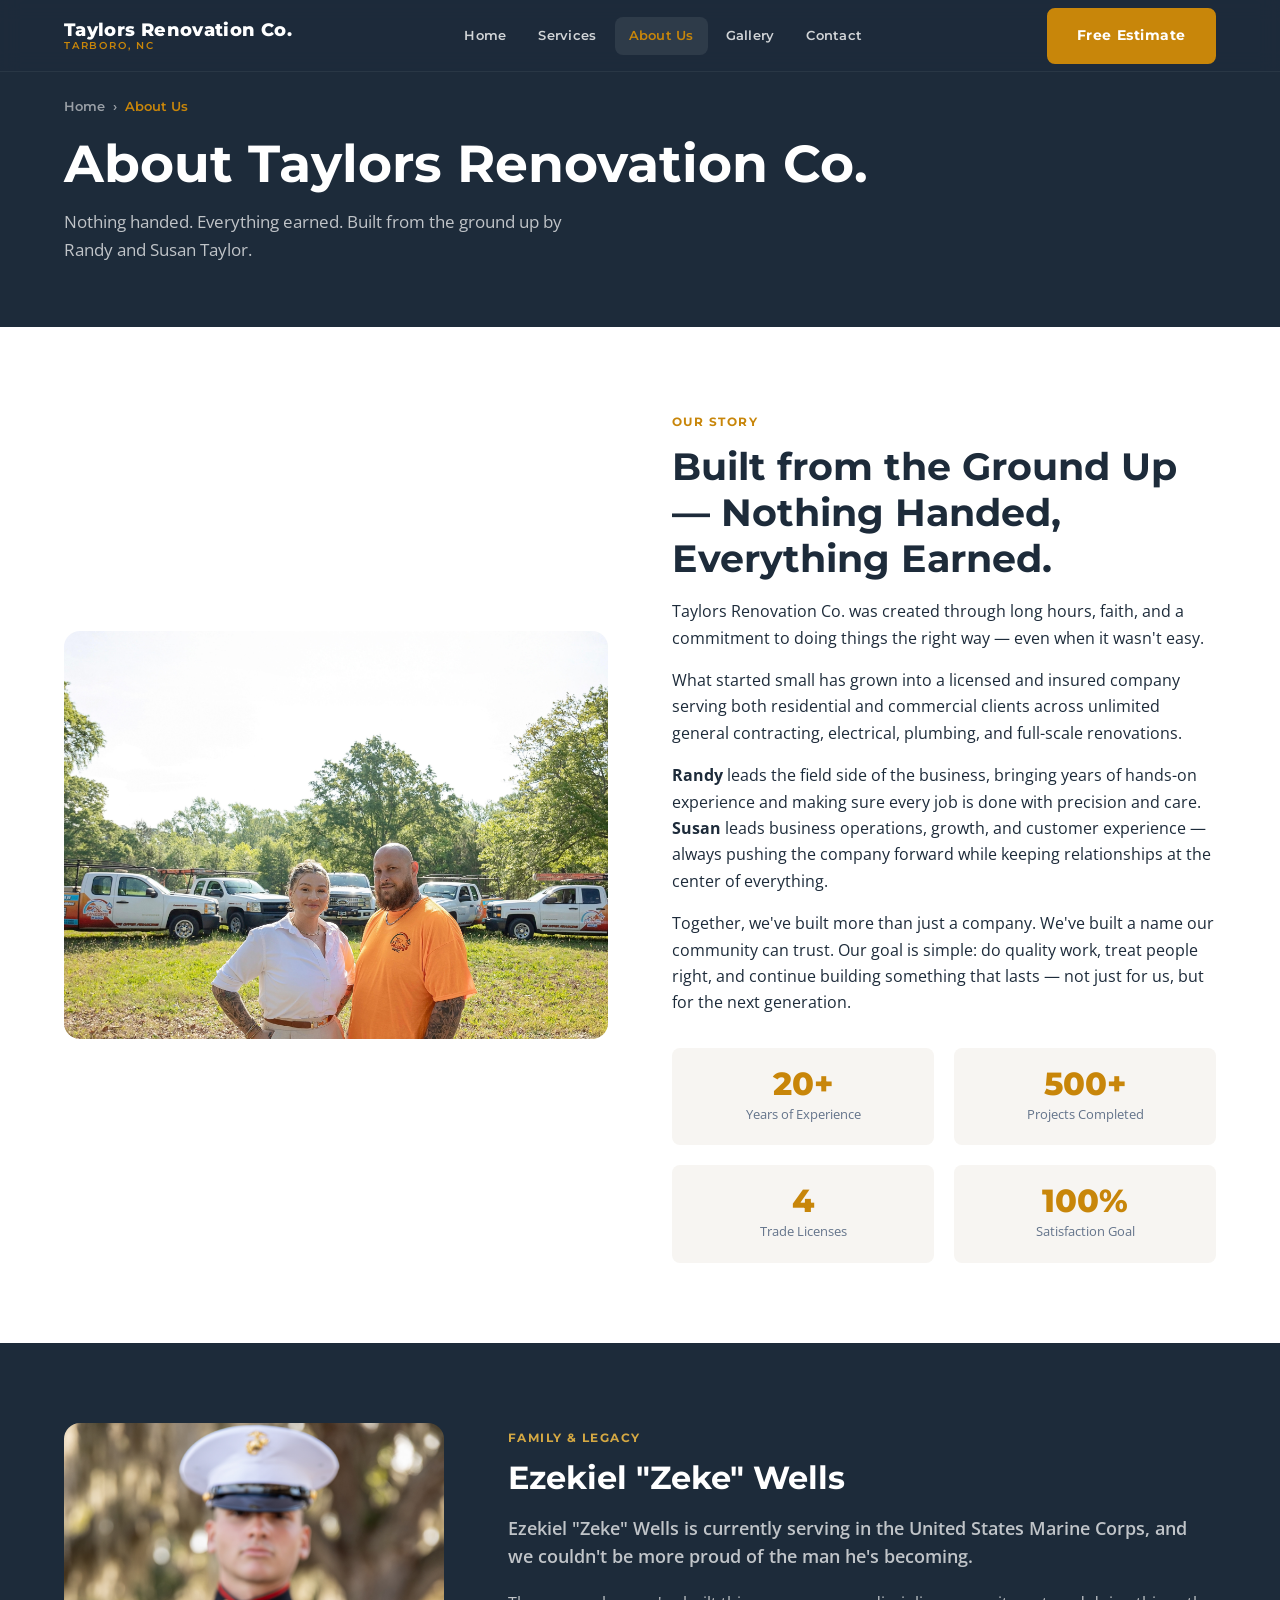
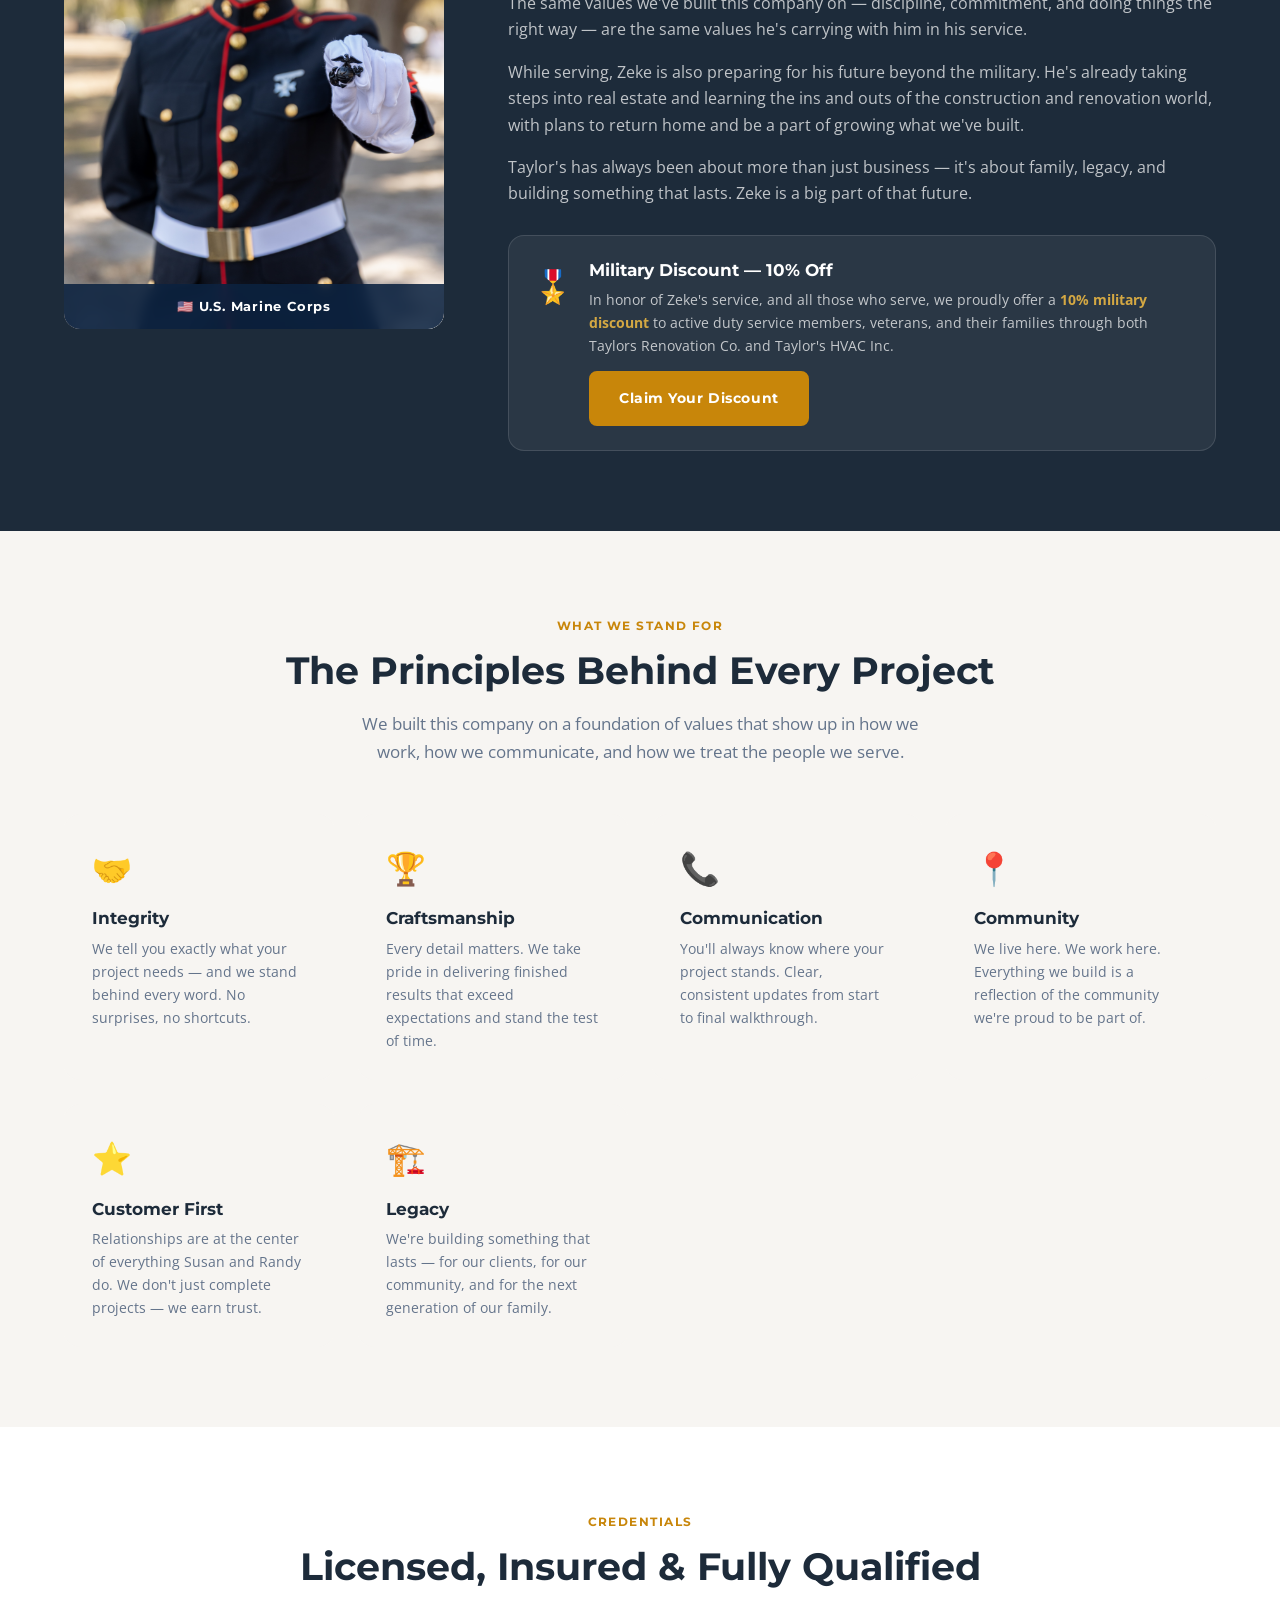
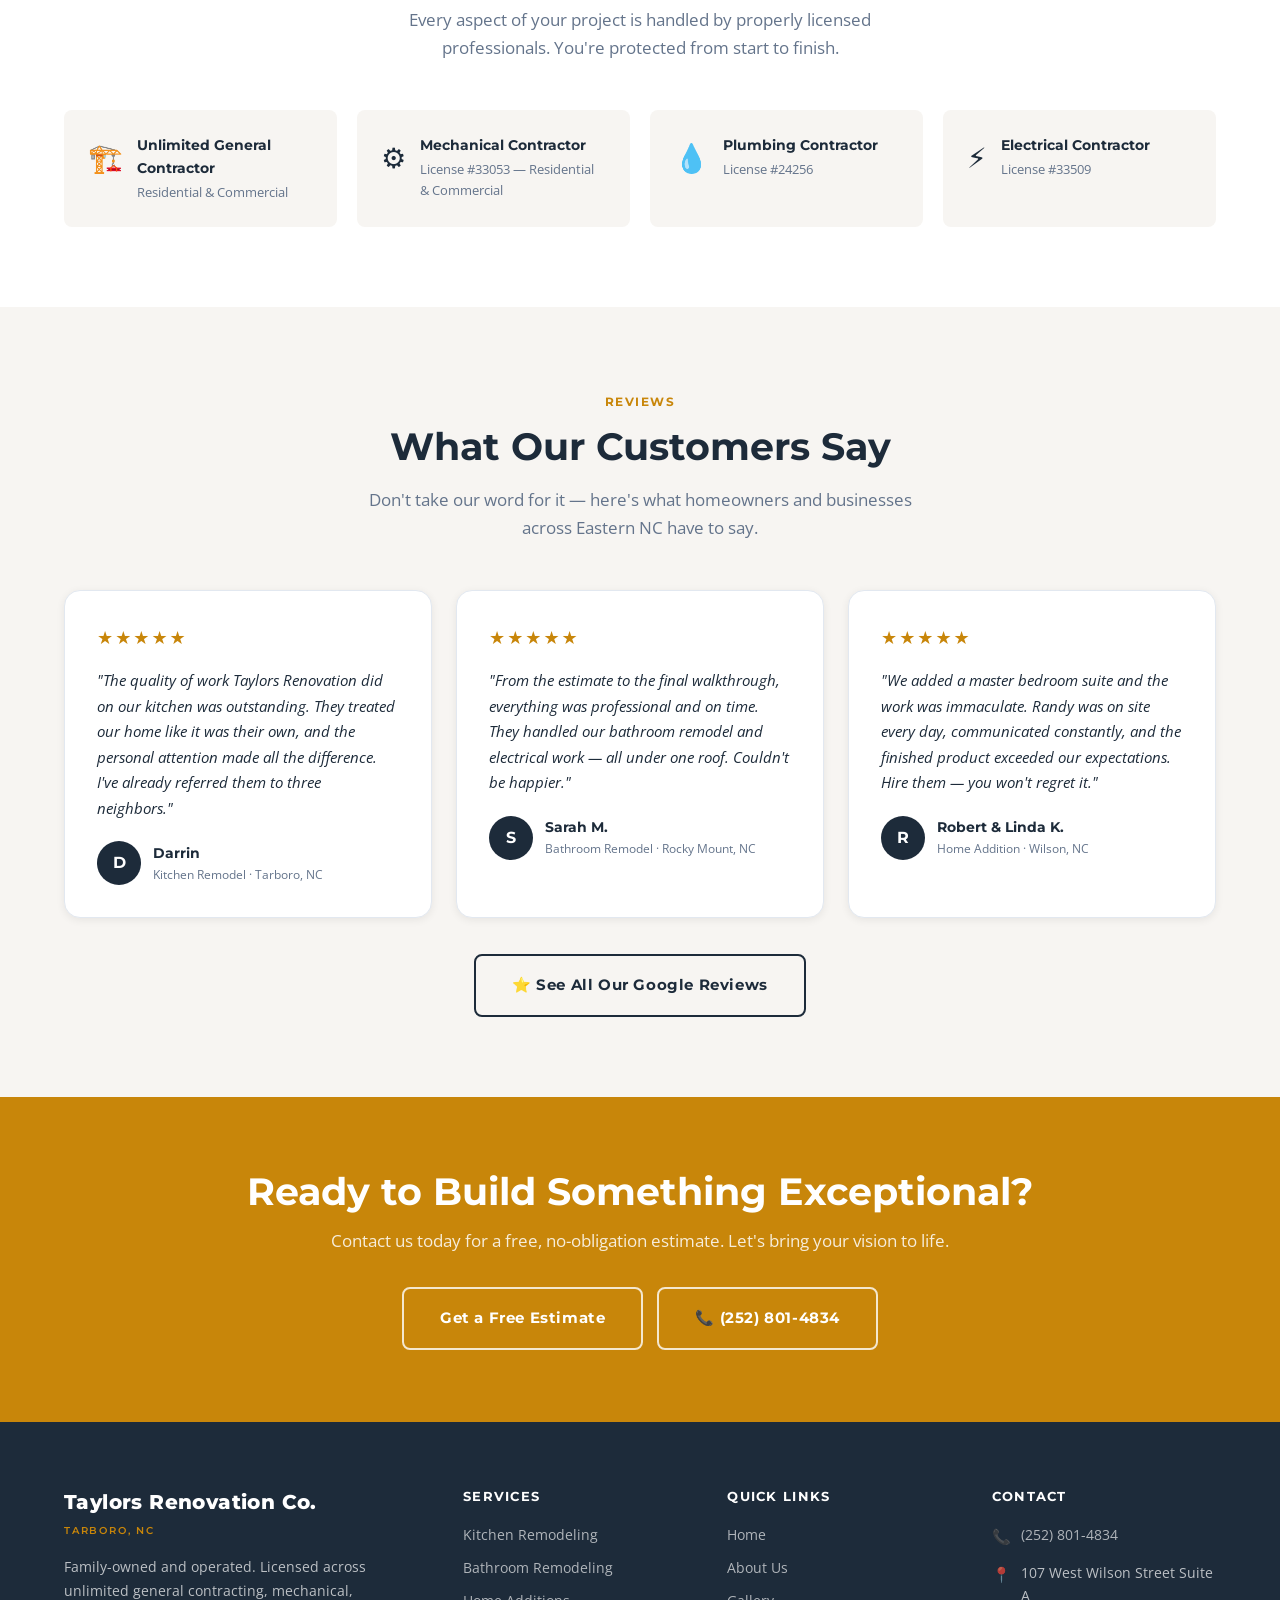
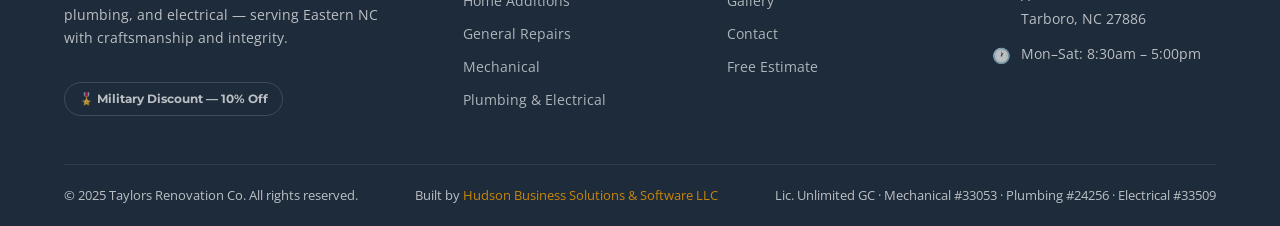
==== about.html @ deaa69bb "Initialrenovation website" ====
<!DOCTYPE html>
<html lang="en">
<head>
  <meta charset="UTF-8" />
  <meta name="viewport" content="width=device-width, initial-scale=1.0" />
  <title>About Us | Taylors Renovation Co. — Tarboro, NC</title>
  <meta name="description" content="Built from the ground up by Randy and Susan Taylor. Learn the story behind Taylors Renovation Co. — a licensed, family-owned renovation contractor in Tarboro, NC." />
  <link rel="stylesheet" href="css/styles.css" />
</head>
<body>

  <header class="site-header">
    <div class="container">
      <nav class="nav">
        <a href="index.html" class="nav-logo">
          <span class="nav-logo-main">Taylors Renovation Co.</span>
          <span class="nav-logo-sub">Tarboro, NC</span>
        </a>
        <div class="nav-links">
          <a href="index.html">Home</a>
          <a href="services.html">Services</a>
          <a href="about.html">About Us</a>
          <a href="gallery.html">Gallery</a>
          <a href="contact.html">Contact</a>
        </div>
        <a href="contact.html" class="btn btn-primary nav-cta">Free Estimate</a>
        <button class="nav-toggle" id="nav-toggle" aria-label="Toggle menu" aria-expanded="false">
          <span></span><span></span><span></span>
        </button>
      </nav>
    </div>
  </header>

  <div class="mobile-menu" id="mobile-menu">
    <a href="index.html">Home</a>
    <a href="services.html">Services</a>
    <a href="about.html">About Us</a>
    <a href="gallery.html">Gallery</a>
    <a href="contact.html">Contact</a>
    <a href="contact.html" class="btn btn-primary">Get a Free Estimate</a>
  </div>

  <section class="page-hero page-top">
    <div class="container">
      <div class="page-hero-content">
        <div class="breadcrumb">
          <a href="index.html">Home</a> › <span>About Us</span>
        </div>
        <h1>About Taylors Renovation Co.</h1>
        <p>Nothing handed. Everything earned. Built from the ground up by Randy and Susan Taylor.</p>
      </div>
    </div>
  </section>

  <!-- ── Our Story ── -->
  <section class="section">
    <div class="container">
      <div class="about-intro">
        <div class="about-intro-img">
          <!-- Place updated photo of Randy & Susan at: images/team/susan-randy.jpg -->
          <img src="images/team/susan-randy.jpg" alt="Randy and Susan Taylor" onerror="this.parentElement.innerHTML='<div class=\'gallery-placeholder\'><div class=\'gallery-placeholder-icon\'>👷</div><span>Photo coming soon</span></div>'">
        </div>
        <div>
          <span class="section-label">Our Story</span>
          <h2 class="section-title">Built from the Ground Up — Nothing Handed, Everything Earned.</h2>
          <p>Taylors Renovation Co. was created through long hours, faith, and a commitment to doing things the right way — even when it wasn't easy.</p>
          <p>What started small has grown into a licensed and insured company serving both residential and commercial clients across unlimited general contracting, electrical, plumbing, and full-scale renovations.</p>
          <p><strong>Randy</strong> leads the field side of the business, bringing years of hands-on experience and making sure every job is done with precision and care. <strong>Susan</strong> leads business operations, growth, and customer experience — always pushing the company forward while keeping relationships at the center of everything.</p>
          <p>Together, we've built more than just a company. We've built a name our community can trust. Our goal is simple: do quality work, treat people right, and continue building something that lasts — not just for us, but for the next generation.</p>
          <div class="about-numbers">
            <div class="about-number">
              <div class="about-number-val">20+</div>
              <div class="about-number-label">Years of Experience</div>
            </div>
            <div class="about-number">
              <div class="about-number-val">500+</div>
              <div class="about-number-label">Projects Completed</div>
            </div>
            <div class="about-number">
              <div class="about-number-val">4</div>
              <div class="about-number-label">Trade Licenses</div>
            </div>
            <div class="about-number">
              <div class="about-number-val">100%</div>
              <div class="about-number-label">Satisfaction Goal</div>
            </div>
          </div>
        </div>
      </div>
    </div>
  </section>

  <!-- ── Zeke's Section ── -->
  <section class="section zeke-section">
    <div class="container">
      <div class="zeke-layout">
        <div class="zeke-img-wrap">
          <!-- Place Zeke's photo in uniform at: images/team/zeke.jpg -->
          <img src="images/team/zeke.jpg" alt="Ezekiel 'Zeke' Wells — United States Marine Corps" onerror="this.parentElement.innerHTML='<div class=\'gallery-placeholder zeke-placeholder\'><div class=\'gallery-placeholder-icon\'>🎖️</div><span>Photo coming soon</span></div>'">
          <div class="zeke-img-badge">🇺🇸 U.S. Marine Corps</div>
        </div>
        <div class="zeke-body">
          <span class="section-label">Family &amp; Legacy</span>
          <h2>Ezekiel "Zeke" Wells</h2>
          <p class="zeke-lead">Ezekiel "Zeke" Wells is currently serving in the United States Marine Corps, and we couldn't be more proud of the man he's becoming.</p>
          <p>The same values we've built this company on — discipline, commitment, and doing things the right way — are the same values he's carrying with him in his service.</p>
          <p>While serving, Zeke is also preparing for his future beyond the military. He's already taking steps into real estate and learning the ins and outs of the construction and renovation world, with plans to return home and be a part of growing what we've built.</p>
          <p>Taylor's has always been about more than just business — it's about family, legacy, and building something that lasts. Zeke is a big part of that future.</p>
          <div class="military-discount-card">
            <div class="military-discount-icon">🎖️</div>
            <div>
              <h4>Military Discount — 10% Off</h4>
              <p>In honor of Zeke's service, and all those who serve, we proudly offer a <strong>10% military discount</strong> to active duty service members, veterans, and their families through both Taylors Renovation Co. and Taylor's HVAC Inc.</p>
              <a href="contact.html" class="btn btn-primary" style="margin-top:14px;">Claim Your Discount</a>
            </div>
          </div>
        </div>
      </div>
    </div>
  </section>

  <!-- ── Values ── -->
  <section class="section alt-bg">
    <div class="container">
      <div class="section-header centered">
        <span class="section-label">What We Stand For</span>
        <h2 class="section-title">The Principles Behind Every Project</h2>
        <p class="section-subtitle">We built this company on a foundation of values that show up in how we work, how we communicate, and how we treat the people we serve.</p>
      </div>
      <div class="values-grid">
        <div class="value-card">
          <div class="value-icon">🤝</div>
          <h4>Integrity</h4>
          <p>We tell you exactly what your project needs — and we stand behind every word. No surprises, no shortcuts.</p>
        </div>
        <div class="value-card">
          <div class="value-icon">🏆</div>
          <h4>Craftsmanship</h4>
          <p>Every detail matters. We take pride in delivering finished results that exceed expectations and stand the test of time.</p>
        </div>
        <div class="value-card">
          <div class="value-icon">📞</div>
          <h4>Communication</h4>
          <p>You'll always know where your project stands. Clear, consistent updates from start to final walkthrough.</p>
        </div>
        <div class="value-card">
          <div class="value-icon">📍</div>
          <h4>Community</h4>
          <p>We live here. We work here. Everything we build is a reflection of the community we're proud to be part of.</p>
        </div>
        <div class="value-card">
          <div class="value-icon">⭐</div>
          <h4>Customer First</h4>
          <p>Relationships are at the center of everything Susan and Randy do. We don't just complete projects — we earn trust.</p>
        </div>
        <div class="value-card">
          <div class="value-icon">🏗️</div>
          <h4>Legacy</h4>
          <p>We're building something that lasts — for our clients, for our community, and for the next generation of our family.</p>
        </div>
      </div>
    </div>
  </section>

  <!-- ── Licenses ── -->
  <section class="section">
    <div class="container">
      <div class="section-header centered">
        <span class="section-label">Credentials</span>
        <h2 class="section-title">Licensed, Insured &amp; Fully Qualified</h2>
        <p class="section-subtitle">Every aspect of your project is handled by properly licensed professionals. You're protected from start to finish.</p>
      </div>
      <div class="licenses-grid">
        <div class="license-card">
          <div class="license-icon">🏗️</div>
          <div>
            <div class="license-name">Unlimited General Contractor</div>
            <div class="license-num">Residential &amp; Commercial</div>
          </div>
        </div>
        <div class="license-card">
          <div class="license-icon">⚙️</div>
          <div>
            <div class="license-name">Mechanical Contractor</div>
            <div class="license-num">License #33053 — Residential &amp; Commercial</div>
          </div>
        </div>
        <div class="license-card">
          <div class="license-icon">💧</div>
          <div>
            <div class="license-name">Plumbing Contractor</div>
            <div class="license-num">License #24256</div>
          </div>
        </div>
        <div class="license-card">
          <div class="license-icon">⚡</div>
          <div>
            <div class="license-name">Electrical Contractor</div>
            <div class="license-num">License #33509</div>
          </div>
        </div>
      </div>
    </div>
  </section>

  <!-- ── Testimonials ── -->
  <section class="section testimonials-section">
    <div class="container">
      <div class="section-header centered">
        <span class="section-label">Reviews</span>
        <h2 class="section-title">What Our Customers Say</h2>
        <p class="section-subtitle">Don't take our word for it — here's what homeowners and businesses across Eastern NC have to say.</p>
      </div>
      <div class="testimonial-grid">
        <div class="testimonial-card">
          <div class="testimonial-stars">★★★★★</div>
          <p class="testimonial-text">"The quality of work Taylors Renovation did on our kitchen was outstanding. They treated our home like it was their own, and the personal attention made all the difference. I've already referred them to three neighbors."</p>
          <div class="testimonial-author">
            <div class="testimonial-avatar">D</div>
            <div>
              <div class="testimonial-name">Darrin</div>
              <div class="testimonial-meta">Kitchen Remodel · Tarboro, NC</div>
            </div>
          </div>
        </div>
        <div class="testimonial-card">
          <div class="testimonial-stars">★★★★★</div>
          <p class="testimonial-text">"From the estimate to the final walkthrough, everything was professional and on time. They handled our bathroom remodel and electrical work — all under one roof. Couldn't be happier."</p>
          <div class="testimonial-author">
            <div class="testimonial-avatar">S</div>
            <div>
              <div class="testimonial-name">Sarah M.</div>
              <div class="testimonial-meta">Bathroom Remodel · Rocky Mount, NC</div>
            </div>
          </div>
        </div>
        <div class="testimonial-card">
          <div class="testimonial-stars">★★★★★</div>
          <p class="testimonial-text">"We added a master bedroom suite and the work was immaculate. Randy was on site every day, communicated constantly, and the finished product exceeded our expectations. Hire them — you won't regret it."</p>
          <div class="testimonial-author">
            <div class="testimonial-avatar">R</div>
            <div>
              <div class="testimonial-name">Robert &amp; Linda K.</div>
              <div class="testimonial-meta">Home Addition · Wilson, NC</div>
            </div>
          </div>
        </div>
      </div>
      <div style="text-align:center; margin-top:36px;">
        <a href="https://www.google.com/search?q=Taylors+Renovation+Co+Tarboro+NC+reviews" target="_blank" rel="noopener" class="btn btn-outline-dark btn-lg">
          ⭐ See All Our Google Reviews
        </a>
      </div>
    </div>
  </section>

  <!-- ── CTA ── -->
  <section class="cta-banner">
    <div class="container">
      <h2>Ready to Build Something Exceptional?</h2>
      <p>Contact us today for a free, no-obligation estimate. Let's bring your vision to life.</p>
      <div class="cta-actions">
        <a href="contact.html" class="btn btn-outline btn-lg">Get a Free Estimate</a>
        <a href="tel:2528014834" class="btn btn-outline btn-lg">📞 (252) 801-4834</a>
      </div>
    </div>
  </section>

  <footer class="site-footer">
    <div class="container">
      <div class="footer-grid">
        <div class="footer-brand">
          <span class="nav-logo-main">Taylors Renovation Co.</span>
          <span class="nav-logo-sub">Tarboro, NC</span>
          <p>Family-owned and operated. Licensed across unlimited general contracting, mechanical, plumbing, and electrical — serving Eastern NC with craftsmanship and integrity.</p>
          <div class="military-badge">🎖️ Military Discount — 10% Off</div>
        </div>
        <div>
          <div class="footer-heading">Services</div>
          <div class="footer-links">
            <a href="services.html#kitchen">Kitchen Remodeling</a>
            <a href="services.html#bathroom">Bathroom Remodeling</a>
            <a href="services.html#additions">Home Additions</a>
            <a href="services.html#repairs">General Repairs</a>
            <a href="services.html#mechanical">Mechanical</a>
            <a href="services.html#plumbing">Plumbing &amp; Electrical</a>
          </div>
        </div>
        <div>
          <div class="footer-heading">Quick Links</div>
          <div class="footer-links">
            <a href="index.html">Home</a>
            <a href="about.html">About Us</a>
            <a href="gallery.html">Gallery</a>
            <a href="contact.html">Contact</a>
            <a href="contact.html">Free Estimate</a>
          </div>
        </div>
        <div>
          <div class="footer-heading">Contact</div>
          <div class="footer-contact">
            <div class="footer-contact-item">
              <span class="footer-contact-icon">📞</span>
              <a href="tel:2528014834" style="color:rgba(255,255,255,0.65);">(252) 801-4834</a>
            </div>
            <div class="footer-contact-item">
              <span class="footer-contact-icon">📍</span>
              <span>107 West Wilson Street Suite A<br>Tarboro, NC 27886</span>
            </div>
            <div class="footer-contact-item">
              <span class="footer-contact-icon">🕐</span>
              <span>Mon–Sat: 8:30am – 5:00pm</span>
            </div>
          </div>
        </div>
      </div>
      <div class="footer-bottom">
        <span>&copy; 2025 Taylors Renovation Co. All rights reserved.</span>
        <span>Built by <a href="https://hudson-business-solutions.com" target="_blank" rel="noopener">Hudson Business Solutions &amp; Software LLC</a></span>
        <span>Lic. Unlimited GC · Mechanical #33053 · Plumbing #24256 · Electrical #33509</span>
      </div>
    </div>
  </footer>

  <script src="js/main.js"></script>
</body>
</html>
---- css/styles.css ----
/* ============================================================
   Taylors Renovation Co. — Main Stylesheet
   ============================================================ */

@import url('https://fonts.googleapis.com/css2?family=Montserrat:wght@400;600;700;800&family=Open+Sans:wght@400;500;600&display=swap');

/* ── Variables ── */
:root {
  --primary:       #1D2B3A;
  --primary-light: #253547;
  --accent:        #C8860A;
  --accent-hover:  #A86D08;
  --light:         #F7F5F2;
  --white:         #FFFFFF;
  --text:          #1D2B3A;
  --text-muted:    #64748B;
  --border:        #E2E8F0;
  --shadow-sm:     0 2px 8px rgba(0,0,0,0.07);
  --shadow:        0 4px 24px rgba(0,0,0,0.11);
  --shadow-lg:     0 8px 40px rgba(0,0,0,0.15);
  --radius:        8px;
  --radius-lg:     16px;
  --transition:    0.22s ease;
  --max-width:     1200px;
  --nav-height:    72px;
}

/* ── Reset ── */
*, *::before, *::after { box-sizing: border-box; margin: 0; padding: 0; }
html { scroll-behavior: smooth; }
body {
  font-family: 'Open Sans', system-ui, sans-serif;
  color: var(--text);
  background: var(--white);
  line-height: 1.65;
  font-size: 16px;
  -webkit-font-smoothing: antialiased;
}
img { max-width: 100%; height: auto; display: block; }
a { text-decoration: none; color: inherit; }
ul { list-style: none; }

/* ── Typography ── */
h1, h2, h3, h4, h5 {
  font-family: 'Montserrat', system-ui, sans-serif;
  font-weight: 700;
  line-height: 1.2;
  color: var(--primary);
}
h1 { font-size: clamp(2rem, 5vw, 3.25rem); }
h2 { font-size: clamp(1.6rem, 3.5vw, 2.4rem); }
h3 { font-size: clamp(1.2rem, 2.5vw, 1.5rem); }
h4 { font-size: 1.1rem; }
p { margin-bottom: 1rem; }
p:last-child { margin-bottom: 0; }

/* ── Layout ── */
.container {
  width: 100%;
  max-width: var(--max-width);
  margin: 0 auto;
  padding: 0 24px;
}
.section { padding: 80px 0; }
.section-sm { padding: 48px 0; }
.section-label {
  display: inline-block;
  font-family: 'Montserrat', sans-serif;
  font-size: 12px;
  font-weight: 700;
  letter-spacing: 0.12em;
  text-transform: uppercase;
  color: var(--accent);
  margin-bottom: 12px;
}
.section-title { margin-bottom: 16px; }
.section-subtitle {
  font-size: 1.05rem;
  color: var(--text-muted);
  max-width: 560px;
  margin-bottom: 48px;
}
.section-header { margin-bottom: 48px; }
.section-header.centered { text-align: center; }
.section-header.centered .section-subtitle { margin-left: auto; margin-right: auto; }

/* ── Buttons ── */
.btn {
  display: inline-flex;
  align-items: center;
  gap: 8px;
  padding: 14px 28px;
  border-radius: var(--radius);
  font-family: 'Montserrat', sans-serif;
  font-weight: 700;
  font-size: 14px;
  letter-spacing: 0.04em;
  cursor: pointer;
  transition: background var(--transition), color var(--transition), transform var(--transition), box-shadow var(--transition);
  border: 2px solid transparent;
  white-space: nowrap;
}
.btn:hover { transform: translateY(-1px); }
.btn-primary {
  background: var(--accent);
  color: var(--white);
  border-color: var(--accent);
}
.btn-primary:hover { background: var(--accent-hover); border-color: var(--accent-hover); box-shadow: 0 4px 16px rgba(200,134,10,0.35); }
.btn-outline {
  background: transparent;
  color: var(--white);
  border-color: rgba(255,255,255,0.7);
}
.btn-outline:hover { background: var(--white); color: var(--primary); border-color: var(--white); }
.btn-outline-dark {
  background: transparent;
  color: var(--primary);
  border-color: var(--primary);
}
.btn-outline-dark:hover { background: var(--primary); color: var(--white); }
.btn-lg { padding: 17px 36px; font-size: 15px; }

/* ── Grid Helpers ── */
.grid-2 { display: grid; grid-template-columns: repeat(2, 1fr); gap: 32px; }
.grid-3 { display: grid; grid-template-columns: repeat(3, 1fr); gap: 32px; }
.grid-4 { display: grid; grid-template-columns: repeat(4, 1fr); gap: 24px; }

/* ── Cards ── */
.card {
  background: var(--white);
  border-radius: var(--radius-lg);
  box-shadow: var(--shadow);
  padding: 32px;
  transition: transform var(--transition), box-shadow var(--transition);
}
.card:hover { transform: translateY(-4px); box-shadow: var(--shadow-lg); }

/* ── Badge ── */
.badge {
  display: inline-block;
  padding: 4px 12px;
  border-radius: 100px;
  font-size: 12px;
  font-weight: 700;
  font-family: 'Montserrat', sans-serif;
  letter-spacing: 0.06em;
  text-transform: uppercase;
  background: rgba(200,134,10,0.12);
  color: var(--accent);
}

/* ── Header / Nav ── */
.site-header {
  position: fixed;
  top: 0; left: 0; right: 0;
  z-index: 1000;
  height: var(--nav-height);
  background: rgba(29, 43, 58, 0.97);
  backdrop-filter: blur(10px);
  -webkit-backdrop-filter: blur(10px);
  border-bottom: 1px solid rgba(255,255,255,0.06);
  transition: box-shadow var(--transition);
}
.site-header.scrolled { box-shadow: var(--shadow); }
.nav {
  display: flex;
  align-items: center;
  justify-content: space-between;
  height: var(--nav-height);
}
.nav-logo {
  display: flex;
  flex-direction: column;
  line-height: 1.1;
}
.nav-logo-main {
  font-family: 'Montserrat', sans-serif;
  font-weight: 800;
  font-size: 18px;
  color: var(--white);
  letter-spacing: 0.02em;
}
.nav-logo-sub {
  font-family: 'Montserrat', sans-serif;
  font-weight: 600;
  font-size: 10px;
  letter-spacing: 0.18em;
  text-transform: uppercase;
  color: var(--accent);
}
.nav-logo img {
  height: 44px;
  width: auto;
}
.nav-links {
  display: flex;
  align-items: center;
  gap: 4px;
}
.nav-links a {
  padding: 8px 14px;
  font-family: 'Montserrat', sans-serif;
  font-size: 13px;
  font-weight: 600;
  color: rgba(255,255,255,0.8);
  border-radius: var(--radius);
  transition: color var(--transition), background var(--transition);
  letter-spacing: 0.02em;
}
.nav-links a:hover, .nav-links a.active { color: var(--white); background: rgba(255,255,255,0.08); }
.nav-links a.active { color: var(--accent); }
.nav-cta { margin-left: 12px; }
.nav-toggle {
  display: none;
  flex-direction: column;
  gap: 5px;
  background: none;
  border: none;
  cursor: pointer;
  padding: 6px;
}
.nav-toggle span {
  display: block;
  width: 24px;
  height: 2px;
  background: var(--white);
  border-radius: 2px;
  transition: transform var(--transition), opacity var(--transition);
}
.nav-toggle.open span:nth-child(1) { transform: translateY(7px) rotate(45deg); }
.nav-toggle.open span:nth-child(2) { opacity: 0; }
.nav-toggle.open span:nth-child(3) { transform: translateY(-7px) rotate(-45deg); }
.mobile-menu {
  display: none;
  position: fixed;
  top: var(--nav-height);
  left: 0; right: 0;
  background: var(--primary);
  padding: 16px 24px 24px;
  border-bottom: 1px solid rgba(255,255,255,0.08);
  z-index: 999;
}
.mobile-menu.open { display: block; }
.mobile-menu a {
  display: block;
  padding: 13px 0;
  font-family: 'Montserrat', sans-serif;
  font-weight: 600;
  font-size: 15px;
  color: rgba(255,255,255,0.85);
  border-bottom: 1px solid rgba(255,255,255,0.07);
  transition: color var(--transition);
}
.mobile-menu a:last-child { border-bottom: none; }
.mobile-menu a:hover { color: var(--accent); }
.mobile-menu .btn { margin-top: 16px; width: 100%; justify-content: center; }

/* ── Page Top Spacer ── */
.page-top { padding-top: var(--nav-height); }

/* ── Hero ── */
.hero {
  position: relative;
  min-height: 100vh;
  display: flex;
  align-items: center;
  background: var(--primary);
  overflow: hidden;
}
.hero-bg {
  position: absolute;
  inset: 0;
  background-image: url('../images/hero/hero-bg.jpg');
  background-size: cover;
  background-position: center;
  opacity: 0.35;
  transition: opacity 0.5s;
}
.hero-overlay {
  position: absolute;
  inset: 0;
  background: linear-gradient(135deg, rgba(29,43,58,0.85) 0%, rgba(29,43,58,0.5) 100%);
}
.hero-content {
  position: relative;
  z-index: 1;
  max-width: 680px;
}
.hero-label {
  display: inline-block;
  font-family: 'Montserrat', sans-serif;
  font-size: 12px;
  font-weight: 700;
  letter-spacing: 0.16em;
  text-transform: uppercase;
  color: var(--accent);
  margin-bottom: 20px;
  padding: 6px 14px;
  border: 1px solid rgba(200,134,10,0.4);
  border-radius: 100px;
}
.hero h1 {
  color: var(--white);
  margin-bottom: 20px;
  font-weight: 800;
}
.hero h1 span { color: var(--accent); }
.hero-sub {
  font-size: 1.15rem;
  color: rgba(255,255,255,0.8);
  margin-bottom: 36px;
  line-height: 1.7;
}
.hero-actions { display: flex; gap: 14px; flex-wrap: wrap; }
.hero-stats {
  position: relative;
  z-index: 1;
  display: flex;
  gap: 48px;
  margin-top: 64px;
  padding-top: 40px;
  border-top: 1px solid rgba(255,255,255,0.12);
}
.hero-stat-value {
  font-family: 'Montserrat', sans-serif;
  font-size: 2rem;
  font-weight: 800;
  color: var(--white);
  line-height: 1;
}
.hero-stat-label {
  font-size: 13px;
  color: rgba(255,255,255,0.65);
  margin-top: 4px;
}

/* ── Services ── */
.services-grid { display: grid; grid-template-columns: repeat(auto-fill, minmax(260px, 1fr)); gap: 24px; }
.service-card {
  background: var(--white);
  border: 1px solid var(--border);
  border-radius: var(--radius-lg);
  padding: 32px 28px;
  transition: transform var(--transition), box-shadow var(--transition), border-color var(--transition);
}
.service-card:hover {
  transform: translateY(-4px);
  box-shadow: var(--shadow);
  border-color: var(--accent);
}
.service-icon {
  width: 56px;
  height: 56px;
  border-radius: 12px;
  background: rgba(200,134,10,0.1);
  display: flex;
  align-items: center;
  justify-content: center;
  font-size: 24px;
  margin-bottom: 20px;
}
.service-card h3 { font-size: 1.1rem; margin-bottom: 10px; }
.service-card p { font-size: 14px; color: var(--text-muted); line-height: 1.6; }
.service-card .learn-more {
  display: inline-flex;
  align-items: center;
  gap: 6px;
  margin-top: 16px;
  font-family: 'Montserrat', sans-serif;
  font-size: 13px;
  font-weight: 700;
  color: var(--accent);
  transition: gap var(--transition);
}
.service-card:hover .learn-more { gap: 10px; }

/* ── Why Choose Us ── */
.why-grid { display: grid; grid-template-columns: repeat(auto-fill, minmax(220px, 1fr)); gap: 32px; }
.why-item { text-align: center; }
.why-icon {
  width: 68px;
  height: 68px;
  border-radius: 50%;
  background: var(--primary);
  display: flex;
  align-items: center;
  justify-content: center;
  font-size: 26px;
  margin: 0 auto 16px;
}
.why-item h4 { font-size: 1rem; margin-bottom: 8px; }
.why-item p { font-size: 14px; color: var(--text-muted); }

/* ── Process ── */
.process-section { background: var(--primary); }
.process-section .section-label { color: var(--accent); }
.process-section .section-title { color: var(--white); }
.process-section .section-subtitle { color: rgba(255,255,255,0.65); }
.process-steps { display: grid; grid-template-columns: repeat(3, 1fr); gap: 40px; position: relative; }
.process-steps::before {
  content: '';
  position: absolute;
  top: 36px;
  left: calc(16.66% + 12px);
  right: calc(16.66% + 12px);
  height: 2px;
  background: rgba(255,255,255,0.1);
}
.process-step { text-align: center; position: relative; }
.process-num {
  width: 72px;
  height: 72px;
  border-radius: 50%;
  background: var(--accent);
  color: var(--white);
  font-family: 'Montserrat', sans-serif;
  font-size: 1.4rem;
  font-weight: 800;
  display: flex;
  align-items: center;
  justify-content: center;
  margin: 0 auto 20px;
  position: relative;
  z-index: 1;
}
.process-step h3 { color: var(--white); font-size: 1.1rem; margin-bottom: 10px; }
.process-step p { color: rgba(255,255,255,0.65); font-size: 14px; }

/* ── Zeke's Section ── */
.zeke-section { background: var(--primary); }
.zeke-layout {
  display: grid;
  grid-template-columns: 380px 1fr;
  gap: 64px;
  align-items: start;
}
.zeke-img-wrap {
  position: relative;
  border-radius: var(--radius-lg);
  overflow: hidden;
}
.zeke-img-wrap img {
  width: 100%;
  aspect-ratio: 3/4;
  object-fit: cover;
  display: block;
}
.zeke-placeholder {
  aspect-ratio: 3/4;
  background: rgba(255,255,255,0.06);
  border-radius: var(--radius-lg);
}
.zeke-img-badge {
  position: absolute;
  bottom: 0; left: 0; right: 0;
  background: rgba(12,35,64,0.88);
  backdrop-filter: blur(6px);
  color: var(--white);
  font-family: 'Montserrat', sans-serif;
  font-weight: 700;
  font-size: 13px;
  letter-spacing: 0.06em;
  text-align: center;
  padding: 12px;
}
.zeke-body .section-label { color: #D4A843; }
.zeke-body h2 { color: var(--white); font-size: 2rem; margin-bottom: 16px; }
.zeke-lead {
  font-size: 1.1rem;
  color: rgba(255,255,255,0.9);
  font-weight: 600;
  line-height: 1.6;
  margin-bottom: 20px;
}
.zeke-body p { color: rgba(255,255,255,0.72); }
.military-discount-card {
  display: flex;
  align-items: flex-start;
  gap: 16px;
  background: rgba(255,255,255,0.06);
  border: 1px solid rgba(255,255,255,0.12);
  border-radius: var(--radius-lg);
  padding: 24px;
  margin-top: 28px;
}
.military-discount-icon { font-size: 32px; flex-shrink: 0; }
.military-discount-card h4 { color: var(--white); font-size: 1.05rem; margin-bottom: 8px; }
.military-discount-card p { color: rgba(255,255,255,0.72); font-size: 14px; margin: 0; }
.military-discount-card strong { color: #D4A843; }

/* ── Testimonials ── */
.testimonials-section { background: var(--light); }
.testimonial-grid { display: grid; grid-template-columns: repeat(auto-fill, minmax(320px, 1fr)); gap: 24px; }
.testimonial-card {
  background: var(--white);
  border-radius: var(--radius-lg);
  padding: 32px;
  box-shadow: var(--shadow-sm);
  border: 1px solid var(--border);
}
.testimonial-stars { color: var(--accent); font-size: 18px; margin-bottom: 16px; letter-spacing: 2px; }
.testimonial-text { font-size: 15px; color: var(--text); line-height: 1.7; margin-bottom: 20px; font-style: italic; }
.testimonial-author {
  display: flex;
  align-items: center;
  gap: 12px;
}
.testimonial-avatar {
  width: 44px;
  height: 44px;
  border-radius: 50%;
  background: var(--primary);
  color: var(--white);
  display: flex;
  align-items: center;
  justify-content: center;
  font-family: 'Montserrat', sans-serif;
  font-weight: 700;
  font-size: 16px;
  flex-shrink: 0;
}
.testimonial-name { font-family: 'Montserrat', sans-serif; font-weight: 700; font-size: 14px; }
.testimonial-meta { font-size: 12px; color: var(--text-muted); }

/* ── Areas Served ── */
.areas-grid { display: flex; flex-wrap: wrap; gap: 12px; }
.area-tag {
  padding: 8px 18px;
  background: var(--white);
  border: 1px solid var(--border);
  border-radius: 100px;
  font-size: 14px;
  font-family: 'Montserrat', sans-serif;
  font-weight: 600;
  color: var(--text);
  transition: background var(--transition), border-color var(--transition), color var(--transition);
}
.area-tag:hover { background: var(--primary); border-color: var(--primary); color: var(--white); }

/* ── CTA Banner ── */
.cta-banner {
  background: var(--accent);
  padding: 72px 0;
  text-align: center;
}
.cta-banner h2 { color: var(--white); margin-bottom: 12px; }
.cta-banner p { color: rgba(255,255,255,0.85); font-size: 1.05rem; margin-bottom: 32px; }
.cta-banner .btn-outline { border-color: rgba(255,255,255,0.8); color: var(--white); }
.cta-banner .btn-outline:hover { background: var(--white); color: var(--accent); }
.cta-actions { display: flex; gap: 14px; justify-content: center; flex-wrap: wrap; }

/* ── Page Hero (inner pages) ── */
.page-hero {
  background: var(--primary);
  padding: 96px 0 64px;
  position: relative;
  overflow: hidden;
}
.page-hero::before {
  content: '';
  position: absolute;
  inset: 0;
  background: url('../images/hero/hero-bg.jpg') center/cover no-repeat;
  opacity: 0.12;
}
.page-hero-content { position: relative; z-index: 1; }
.page-hero h1 { color: var(--white); margin-bottom: 12px; }
.page-hero p { color: rgba(255,255,255,0.72); font-size: 1.05rem; max-width: 520px; }
.breadcrumb {
  display: flex;
  align-items: center;
  gap: 8px;
  font-size: 13px;
  color: rgba(255,255,255,0.55);
  margin-bottom: 16px;
  font-family: 'Montserrat', sans-serif;
  font-weight: 600;
}
.breadcrumb a { color: rgba(255,255,255,0.55); transition: color var(--transition); }
.breadcrumb a:hover { color: var(--accent); }
.breadcrumb span { color: var(--accent); }

/* ── Services Page ── */
.service-detail {
  display: grid;
  grid-template-columns: 1fr 1fr;
  gap: 56px;
  align-items: center;
  padding: 56px 0;
  border-bottom: 1px solid var(--border);
}
.service-detail:last-child { border-bottom: none; }
.service-detail.reverse .service-detail-img { order: 2; }
.service-detail.reverse .service-detail-body { order: 1; }
.service-detail-img {
  border-radius: var(--radius-lg);
  overflow: hidden;
  aspect-ratio: 4/3;
  background: var(--light);
  display: flex;
  align-items: center;
  justify-content: center;
  color: var(--text-muted);
  font-size: 14px;
}
.service-detail-img img { width: 100%; height: 100%; object-fit: cover; }
.service-detail-body h2 { margin-bottom: 16px; font-size: 1.8rem; }
.service-detail-body p { color: var(--text-muted); margin-bottom: 20px; }
.service-list { display: grid; gap: 8px; margin-bottom: 28px; }
.service-list li {
  display: flex;
  align-items: flex-start;
  gap: 10px;
  font-size: 15px;
  color: var(--text);
}
.service-list li::before {
  content: '✓';
  color: var(--accent);
  font-weight: 700;
  flex-shrink: 0;
  margin-top: 1px;
}

/* ── Licenses ── */
.licenses-grid { display: grid; grid-template-columns: repeat(auto-fill, minmax(240px, 1fr)); gap: 20px; }
.license-card {
  background: var(--light);
  border-radius: var(--radius);
  padding: 24px;
  display: flex;
  align-items: flex-start;
  gap: 14px;
}
.license-icon { font-size: 28px; flex-shrink: 0; }
.license-name { font-family: 'Montserrat', sans-serif; font-weight: 700; font-size: 14px; margin-bottom: 2px; }
.license-num { font-size: 13px; color: var(--text-muted); }

/* ── About Page ── */
.about-intro { display: grid; grid-template-columns: 1fr 1fr; gap: 64px; align-items: center; }
.about-intro-img {
  border-radius: var(--radius-lg);
  overflow: hidden;
  aspect-ratio: 4/3;
  background: var(--light);
  display: flex;
  align-items: center;
  justify-content: center;
  color: var(--text-muted);
  font-size: 14px;
}
.about-intro-img img { width: 100%; height: 100%; object-fit: cover; }
.about-numbers { display: grid; grid-template-columns: 1fr 1fr; gap: 20px; margin-top: 32px; }
.about-number { background: var(--light); border-radius: var(--radius); padding: 20px; text-align: center; }
.about-number-val {
  font-family: 'Montserrat', sans-serif;
  font-weight: 800;
  font-size: 2rem;
  color: var(--accent);
  line-height: 1;
}
.about-number-label { font-size: 13px; color: var(--text-muted); margin-top: 4px; }
.values-grid { display: grid; grid-template-columns: repeat(auto-fill, minmax(240px, 1fr)); gap: 24px; }
.value-card { padding: 28px; background: var(--light); border-radius: var(--radius-lg); }
.value-icon { font-size: 32px; margin-bottom: 14px; }
.value-card h4 { font-size: 1.05rem; margin-bottom: 8px; }
.value-card p { font-size: 14px; color: var(--text-muted); }

/* ── Gallery ── */
.gallery-filter {
  display: flex;
  gap: 8px;
  flex-wrap: wrap;
  margin-bottom: 36px;
}
.filter-btn {
  padding: 8px 20px;
  border-radius: 100px;
  font-family: 'Montserrat', sans-serif;
  font-size: 13px;
  font-weight: 600;
  border: 2px solid var(--border);
  background: transparent;
  color: var(--text-muted);
  cursor: pointer;
  transition: all var(--transition);
}
.filter-btn:hover, .filter-btn.active {
  background: var(--primary);
  border-color: var(--primary);
  color: var(--white);
}
.gallery-grid {
  display: grid;
  grid-template-columns: repeat(auto-fill, minmax(280px, 1fr));
  gap: 16px;
}
.gallery-item {
  border-radius: var(--radius);
  overflow: hidden;
  aspect-ratio: 4/3;
  background: var(--light);
  position: relative;
  cursor: pointer;
}
.gallery-item img {
  width: 100%;
  height: 100%;
  object-fit: cover;
  transition: transform 0.4s ease;
}
.gallery-item:hover img { transform: scale(1.05); }
.gallery-item-overlay {
  position: absolute;
  inset: 0;
  background: rgba(29,43,58,0.6);
  display: flex;
  align-items: flex-end;
  padding: 20px;
  opacity: 0;
  transition: opacity var(--transition);
}
.gallery-item:hover .gallery-item-overlay { opacity: 1; }
.gallery-item-label {
  font-family: 'Montserrat', sans-serif;
  font-weight: 700;
  font-size: 14px;
  color: var(--white);
}
/* ── Video Section ── */
.video-showcase {
  position: relative;
  border-radius: var(--radius-lg);
  overflow: hidden;
  box-shadow: var(--shadow-lg);
  background: #000;
  aspect-ratio: 16/9;
}
.video-showcase video {
  width: 100%;
  height: 100%;
  object-fit: cover;
  display: block;
}
.video-section-wrap {
  max-width: 900px;
  margin: 0 auto;
}
.video-grid {
  display: grid;
  grid-template-columns: repeat(2, 1fr);
  gap: 32px;
}
.video-grid-item {}
.video-grid-label {
  text-align: center;
  margin-top: 12px;
  font-weight: 600;
  font-size: 0.95rem;
  color: var(--text);
}

/* ── Team Showcase ── */
.team-showcase {
  position: relative;
  overflow: hidden;
  border-radius: var(--radius-lg);
  box-shadow: var(--shadow-lg);
  max-height: 540px;
}
.team-showcase img {
  width: 100%;
  height: 100%;
  object-fit: cover;
  object-position: center 30%;
  display: block;
  transition: transform 0.6s ease;
}
.team-showcase:hover img { transform: scale(1.02); }
.team-showcase-caption {
  position: absolute;
  bottom: 0;
  left: 0;
  right: 0;
  background: linear-gradient(to top, rgba(29,43,58,0.92) 0%, transparent 100%);
  padding: 48px 36px 28px;
  color: var(--white);
}
.team-showcase-caption h3 {
  font-size: 1.5rem;
  font-weight: 800;
  margin-bottom: 6px;
  font-family: 'Montserrat', sans-serif;
}
.team-showcase-caption p {
  font-size: 0.95rem;
  color: rgba(255,255,255,0.78);
  margin: 0;
}
.team-section-header {
  margin-bottom: 28px;
}

.gallery-placeholder {
  display: flex;
  flex-direction: column;
  align-items: center;
  justify-content: center;
  gap: 8px;
  width: 100%;
  height: 100%;
  color: var(--text-muted);
  font-size: 13px;
  text-align: center;
  padding: 16px;
}
.gallery-placeholder-icon { font-size: 32px; opacity: 0.4; }

/* ── Contact Page ── */
.contact-layout { display: grid; grid-template-columns: 1fr 1.4fr; gap: 64px; }
.contact-info h2 { margin-bottom: 16px; }
.contact-info > p { color: var(--text-muted); margin-bottom: 32px; }
.contact-detail {
  display: flex;
  align-items: flex-start;
  gap: 14px;
  margin-bottom: 24px;
}
.contact-detail-icon {
  width: 44px;
  height: 44px;
  border-radius: 10px;
  background: rgba(200,134,10,0.1);
  display: flex;
  align-items: center;
  justify-content: center;
  font-size: 18px;
  flex-shrink: 0;
}
.contact-detail-label {
  font-family: 'Montserrat', sans-serif;
  font-weight: 700;
  font-size: 13px;
  color: var(--text-muted);
  text-transform: uppercase;
  letter-spacing: 0.06em;
  margin-bottom: 4px;
}
.contact-detail-value { font-size: 15px; font-weight: 500; color: var(--text); }
.contact-detail-value a { color: var(--text); transition: color var(--transition); }
.contact-detail-value a:hover { color: var(--accent); }

/* ── Form ── */
.contact-form-wrap {
  background: var(--white);
  border-radius: var(--radius-lg);
  padding: 40px;
  box-shadow: var(--shadow);
  border: 1px solid var(--border);
}
.contact-form-wrap h3 { margin-bottom: 8px; }
.contact-form-wrap > p { color: var(--text-muted); font-size: 14px; margin-bottom: 28px; }
.form-group { margin-bottom: 20px; }
.form-row { display: grid; grid-template-columns: 1fr 1fr; gap: 20px; }
label {
  display: block;
  font-family: 'Montserrat', sans-serif;
  font-weight: 600;
  font-size: 13px;
  color: var(--text);
  margin-bottom: 6px;
}
input, select, textarea {
  width: 100%;
  padding: 12px 16px;
  border: 1.5px solid var(--border);
  border-radius: var(--radius);
  font-family: 'Open Sans', sans-serif;
  font-size: 15px;
  color: var(--text);
  background: var(--white);
  transition: border-color var(--transition), box-shadow var(--transition);
  outline: none;
}
input:focus, select:focus, textarea:focus {
  border-color: var(--accent);
  box-shadow: 0 0 0 3px rgba(200,134,10,0.12);
}
textarea { resize: vertical; min-height: 130px; }
.form-success {
  display: none;
  background: #ECFDF5;
  border: 1px solid #6EE7B7;
  color: #065F46;
  padding: 16px 20px;
  border-radius: var(--radius);
  font-size: 14px;
  margin-top: 16px;
}

/* ── Footer ── */
.site-footer {
  background: var(--primary);
  color: rgba(255,255,255,0.7);
  padding: 64px 0 0;
}
.footer-grid {
  display: grid;
  grid-template-columns: 1.6fr 1fr 1fr 1fr;
  gap: 40px;
  padding-bottom: 48px;
  border-bottom: 1px solid rgba(255,255,255,0.08);
}
.footer-brand { padding-right: 16px; }
.footer-brand .nav-logo-main { font-size: 20px; display: block; margin-bottom: 4px; }
.footer-brand .nav-logo-sub { display: block; margin-bottom: 16px; }
.footer-brand p { font-size: 14px; line-height: 1.7; margin-bottom: 20px; }
.footer-heading {
  font-family: 'Montserrat', sans-serif;
  font-weight: 700;
  font-size: 13px;
  letter-spacing: 0.1em;
  text-transform: uppercase;
  color: var(--white);
  margin-bottom: 16px;
}
.footer-links { display: grid; gap: 10px; }
.footer-links a {
  font-size: 14px;
  color: rgba(255,255,255,0.65);
  transition: color var(--transition);
}
.footer-links a:hover { color: var(--accent); }
.footer-contact { display: grid; gap: 12px; }
.footer-contact-item {
  display: flex;
  align-items: flex-start;
  gap: 10px;
  font-size: 14px;
}
.footer-contact-icon { font-size: 15px; margin-top: 1px; flex-shrink: 0; }
.footer-bottom {
  padding: 20px 0;
  display: flex;
  align-items: center;
  justify-content: space-between;
  font-size: 13px;
}
.footer-bottom a { color: var(--accent); }
.military-badge {
  display: inline-flex;
  align-items: center;
  gap: 6px;
  padding: 6px 14px;
  border: 1px solid rgba(255,255,255,0.15);
  border-radius: 100px;
  font-size: 12px;
  font-family: 'Montserrat', sans-serif;
  font-weight: 700;
  color: rgba(255,255,255,0.7);
  margin-top: 12px;
}

/* ── Divider ── */
.divider { height: 1px; background: var(--border); margin: 0; }
.alt-bg { background: var(--light); }

/* ── Responsive ── */
@media (max-width: 1024px) {
  .footer-grid { grid-template-columns: 1fr 1fr; }
  .service-detail { grid-template-columns: 1fr; }
  .service-detail.reverse .service-detail-img { order: 0; }
  .service-detail.reverse .service-detail-body { order: 0; }
  .about-intro { grid-template-columns: 1fr; }
  .contact-layout { grid-template-columns: 1fr; }
  .zeke-layout { grid-template-columns: 1fr; }
  .zeke-img-wrap img { aspect-ratio: 4/3; }
}

@media (max-width: 768px) {
  :root { --nav-height: 64px; }
  .section { padding: 56px 0; }
  .video-grid { grid-template-columns: 1fr; }
  h1 { font-size: 2rem; }
  h2 { font-size: 1.6rem; }
  .nav-links, .nav-cta { display: none; }
  .nav-toggle { display: flex; }
  .hero { min-height: 90vh; }
  .hero-stats { gap: 28px; flex-wrap: wrap; }
  .grid-2, .grid-3, .grid-4 { grid-template-columns: 1fr; }
  .process-steps { grid-template-columns: 1fr; }
  .process-steps::before { display: none; }
  .form-row { grid-template-columns: 1fr; }
  .footer-grid { grid-template-columns: 1fr; }
  .footer-bottom { flex-direction: column; gap: 8px; text-align: center; }
  .contact-form-wrap { padding: 28px 20px; }
  .about-numbers { grid-template-columns: 1fr 1fr; }
}

@media (max-width: 480px) {
  .container { padding: 0 16px; }
  .hero-actions { flex-direction: column; }
  .hero-actions .btn { justify-content: center; }
  .cta-actions { flex-direction: column; align-items: center; }
}
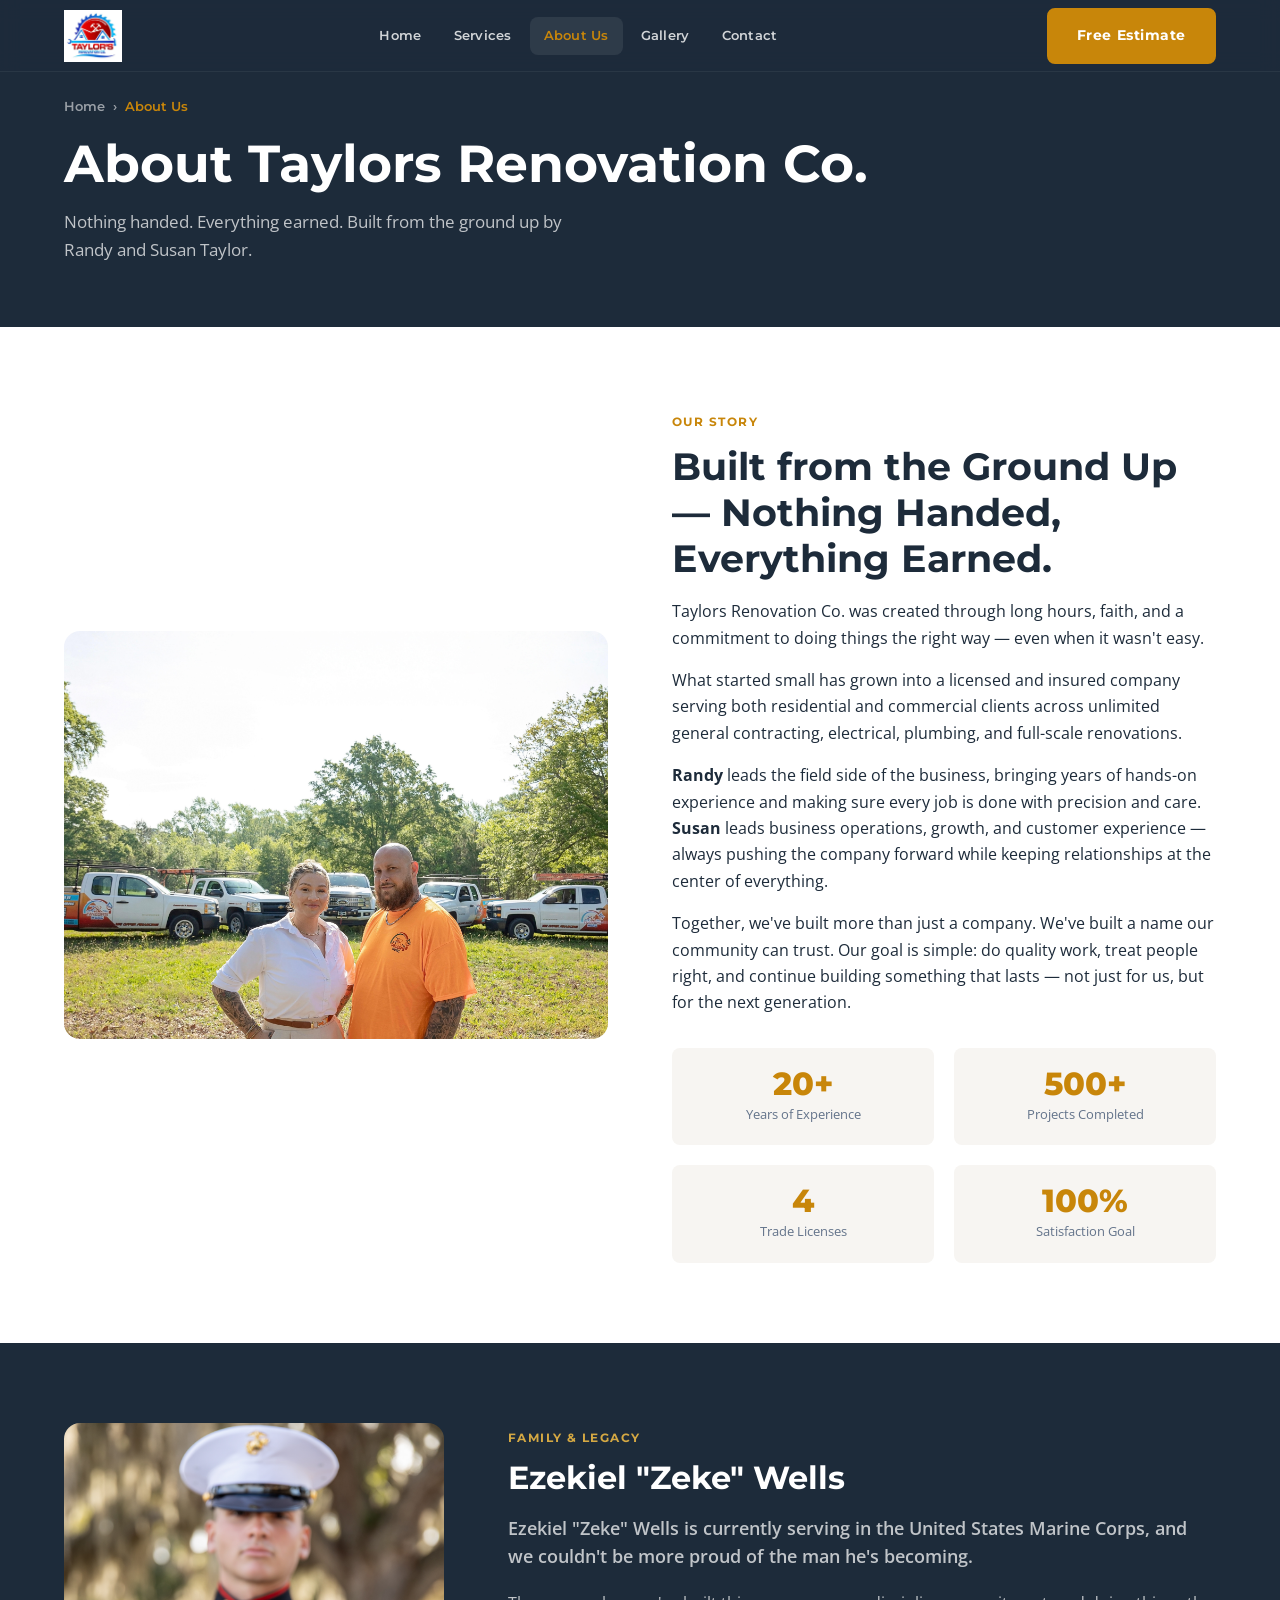
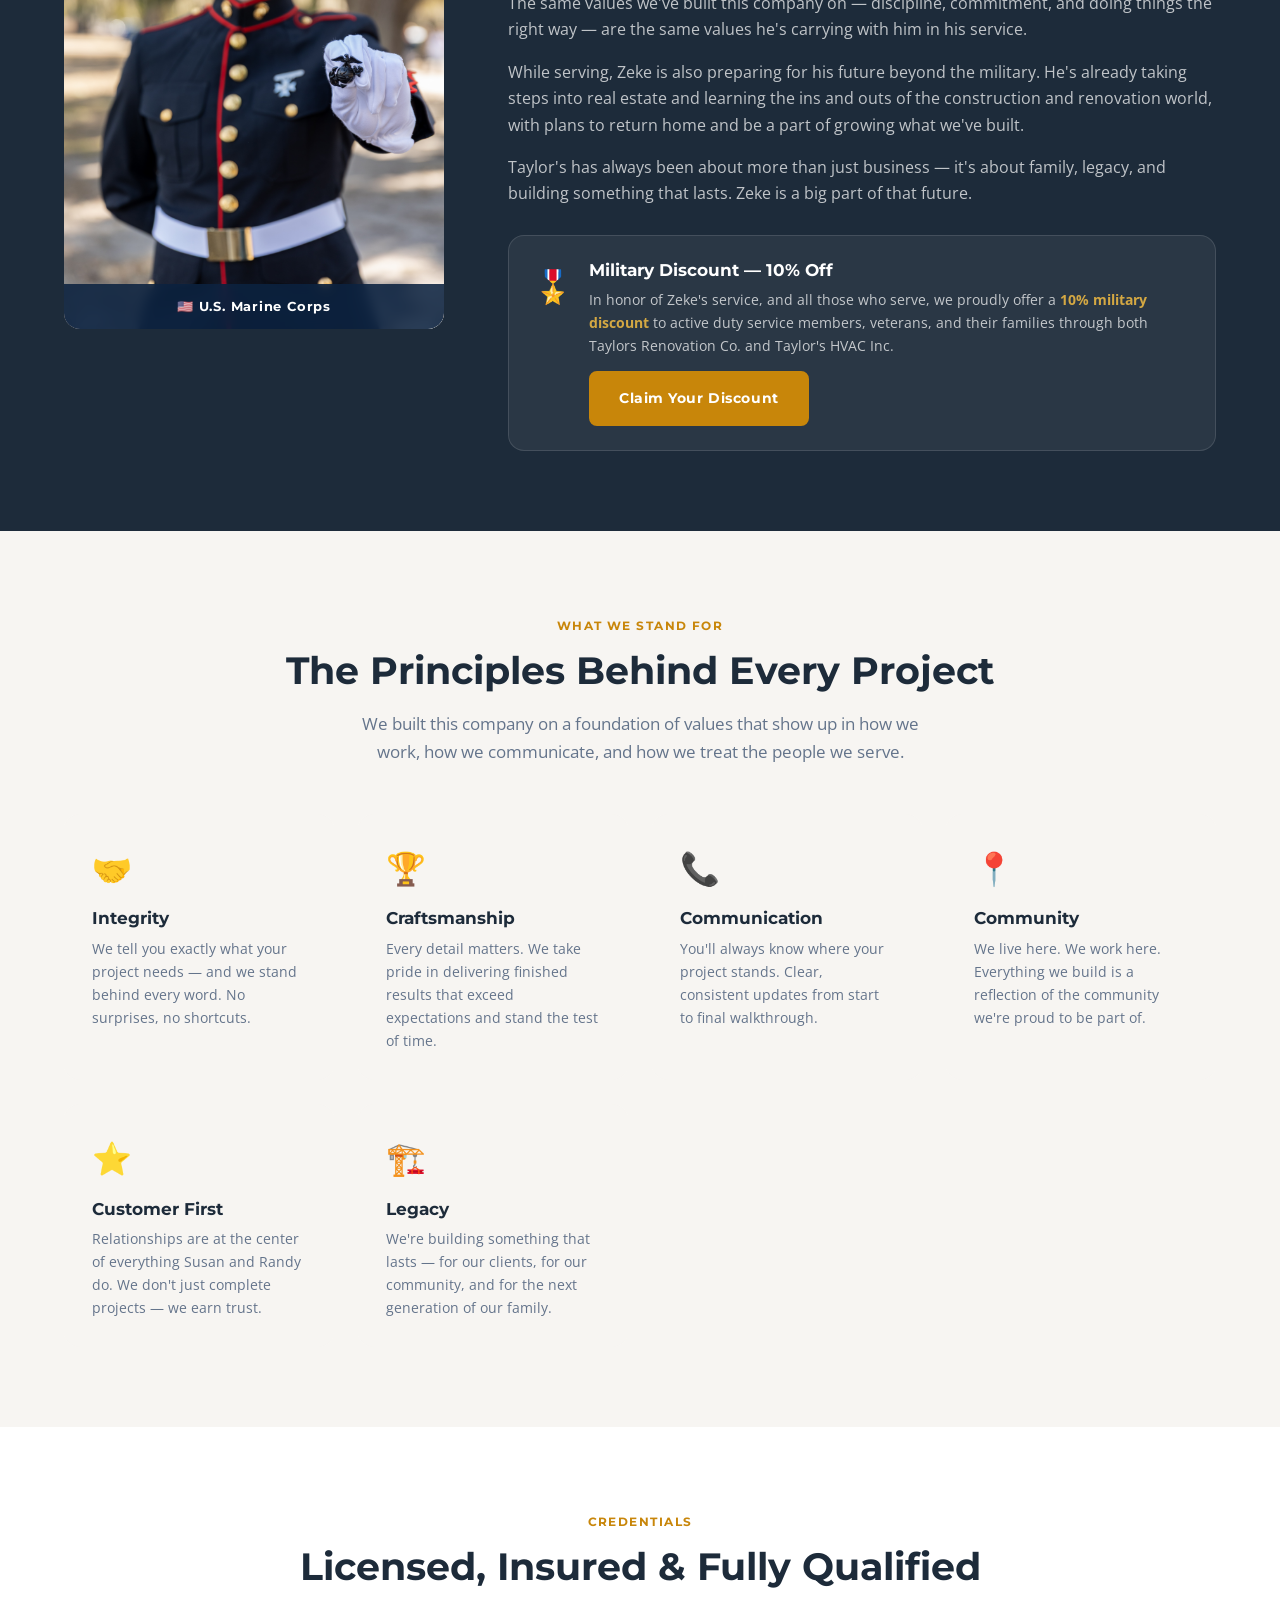
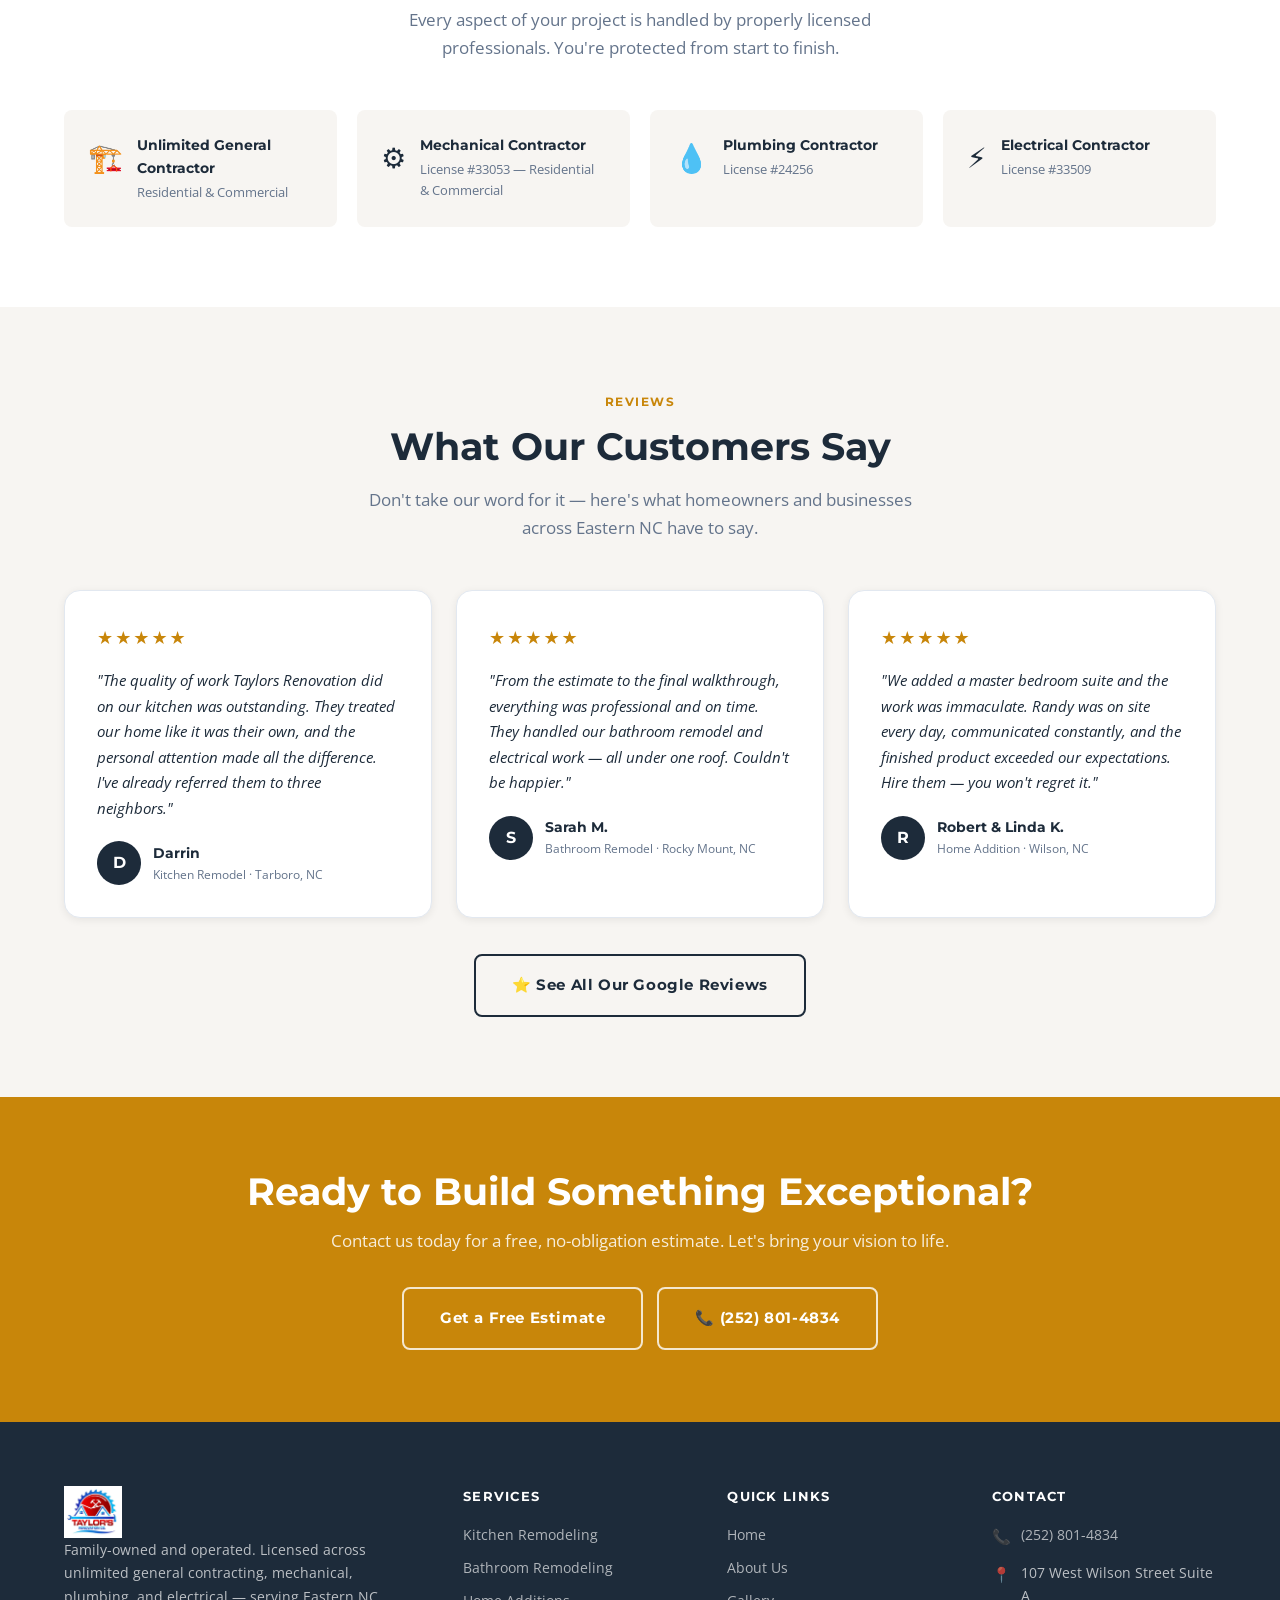
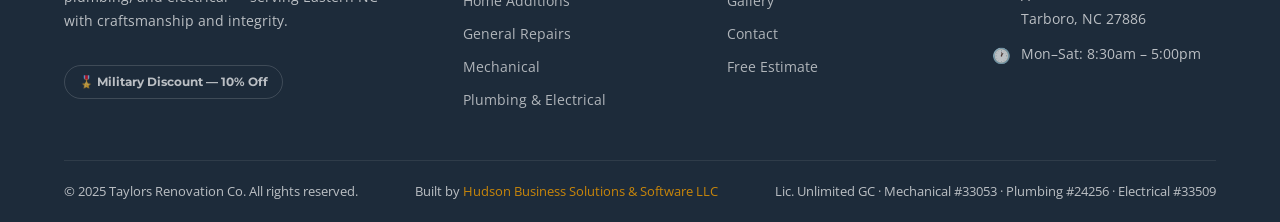
==== commit 807f58a9: "Website update 0.0.1" ====
--- a/about.html
+++ b/about.html
@@ -13,8 +13,7 @@
     <div class="container">
       <nav class="nav">
         <a href="index.html" class="nav-logo">
-          <span class="nav-logo-main">Taylors Renovation Co.</span>
-          <span class="nav-logo-sub">Tarboro, NC</span>
+          <img src="images/logo/logo.webp" alt="Taylors Renovation Co." class="nav-logo-img">
         </a>
         <div class="nav-links">
           <a href="index.html">Home</a>
@@ -270,8 +269,7 @@
     <div class="container">
       <div class="footer-grid">
         <div class="footer-brand">
-          <span class="nav-logo-main">Taylors Renovation Co.</span>
-          <span class="nav-logo-sub">Tarboro, NC</span>
+          <img src="images/logo/logo.webp" alt="Taylors Renovation Co." class="nav-logo-img">
           <p>Family-owned and operated. Licensed across unlimited general contracting, mechanical, plumbing, and electrical — serving Eastern NC with craftsmanship and integrity.</p>
           <div class="military-badge">🎖️ Military Discount — 10% Off</div>
         </div>
--- a/css/styles.css
+++ b/css/styles.css
@@ -189,9 +189,11 @@
   text-transform: uppercase;
   color: var(--accent);
 }
-.nav-logo img {
-  height: 44px;
+.nav-logo img,
+.nav-logo-img {
+  height: 52px;
   width: auto;
+  display: block;
 }
 .nav-links {
   display: flex;
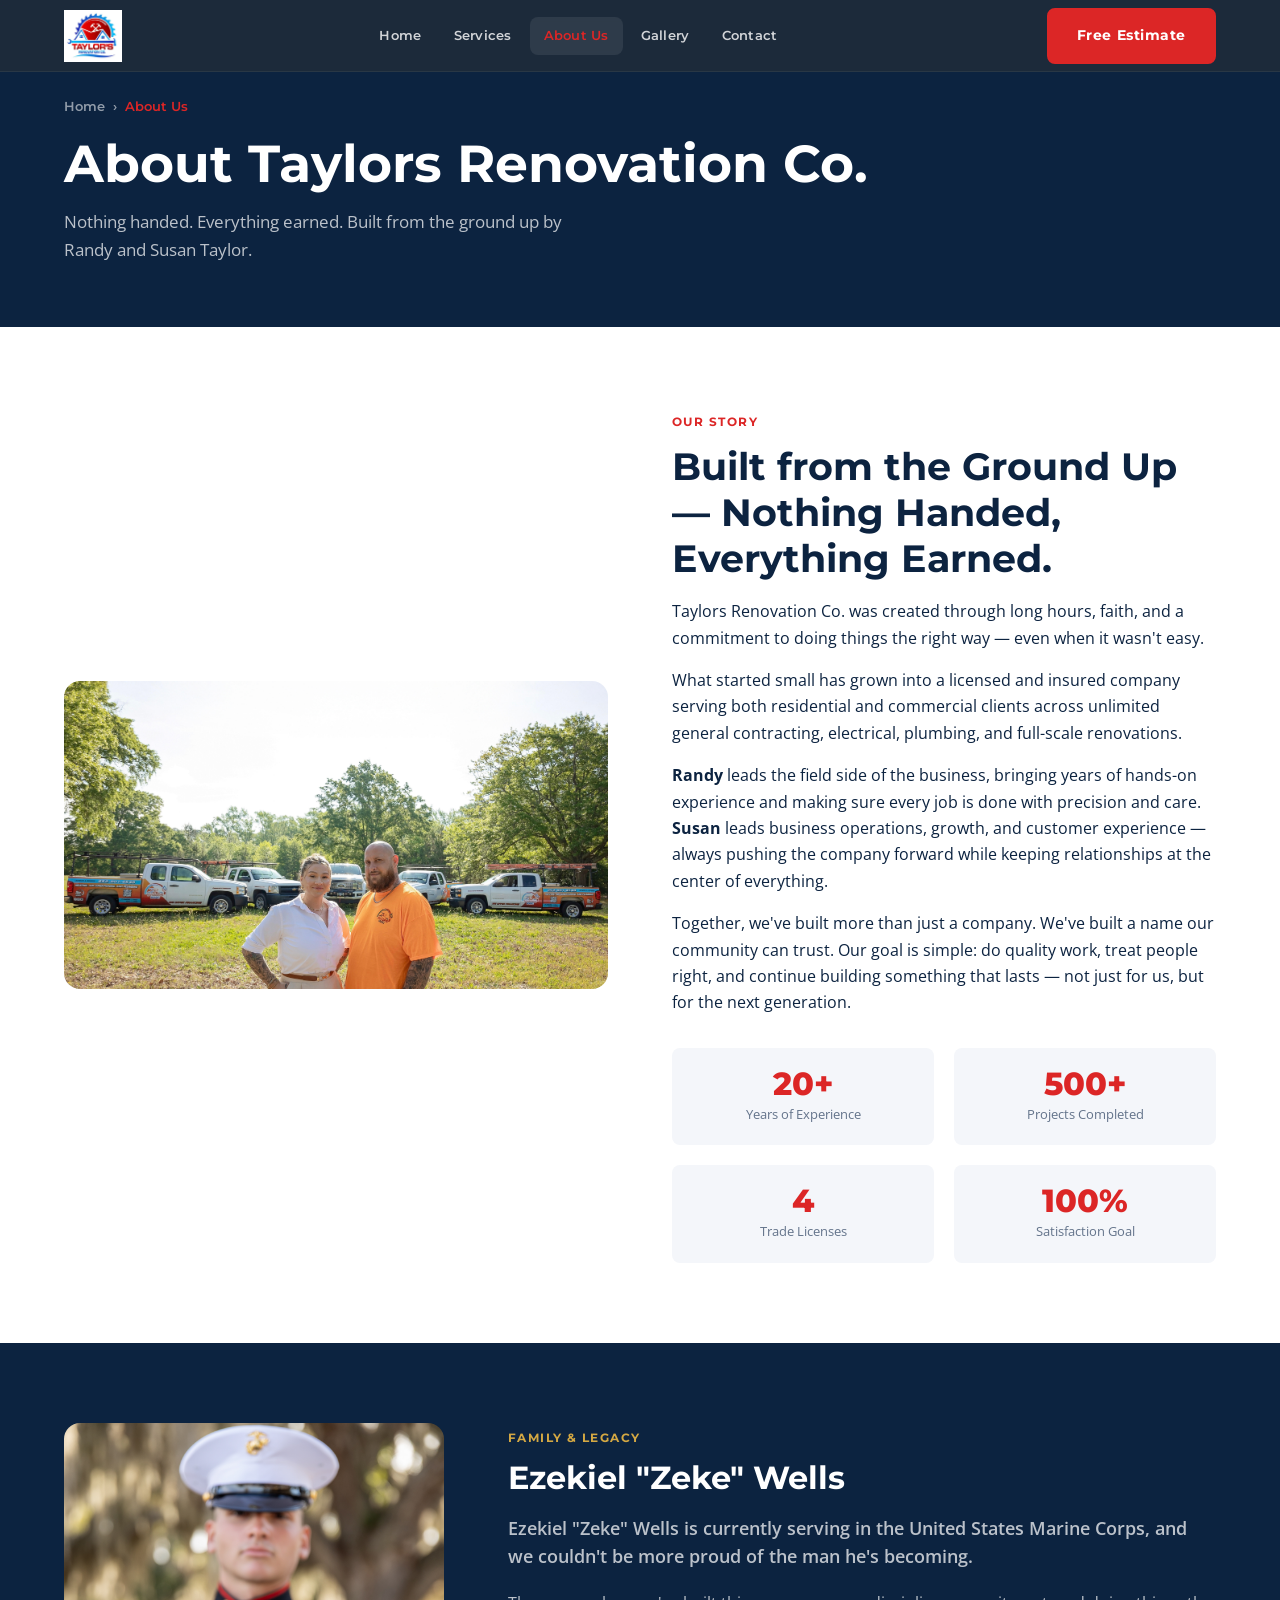
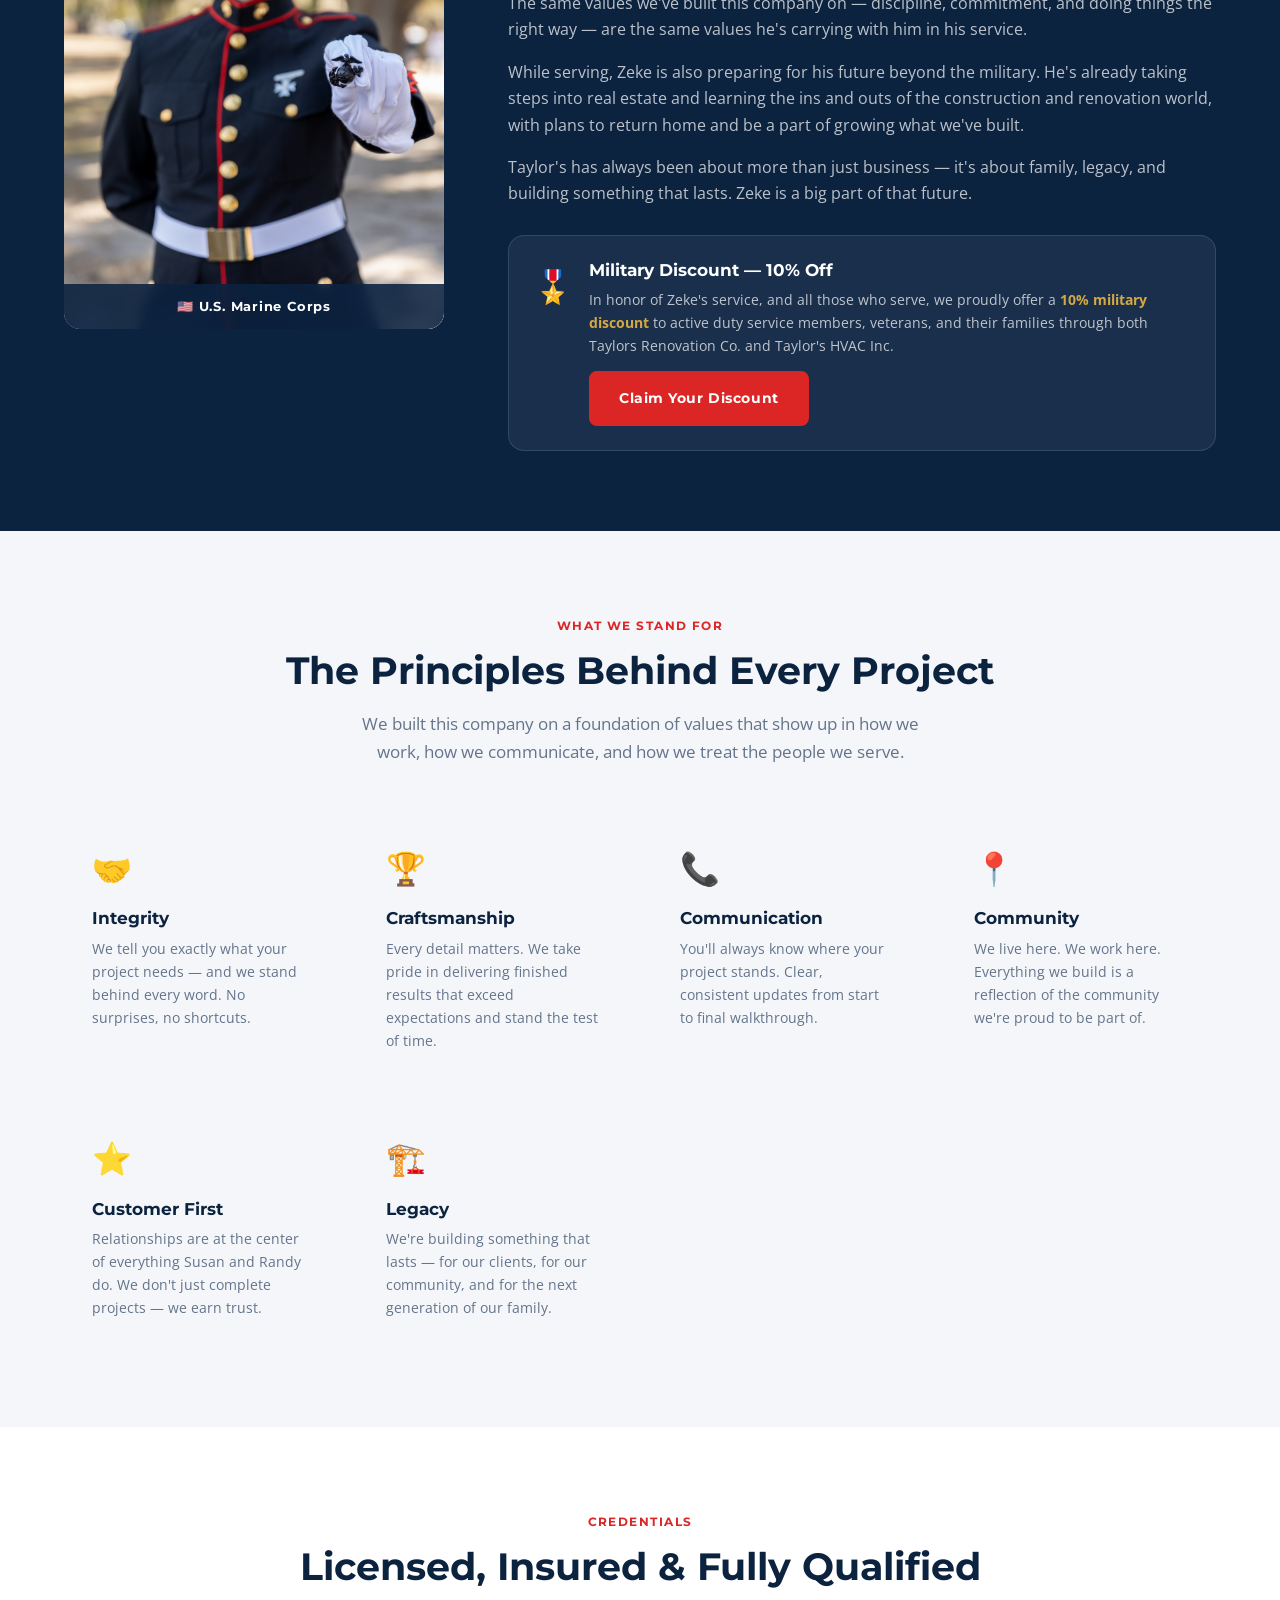
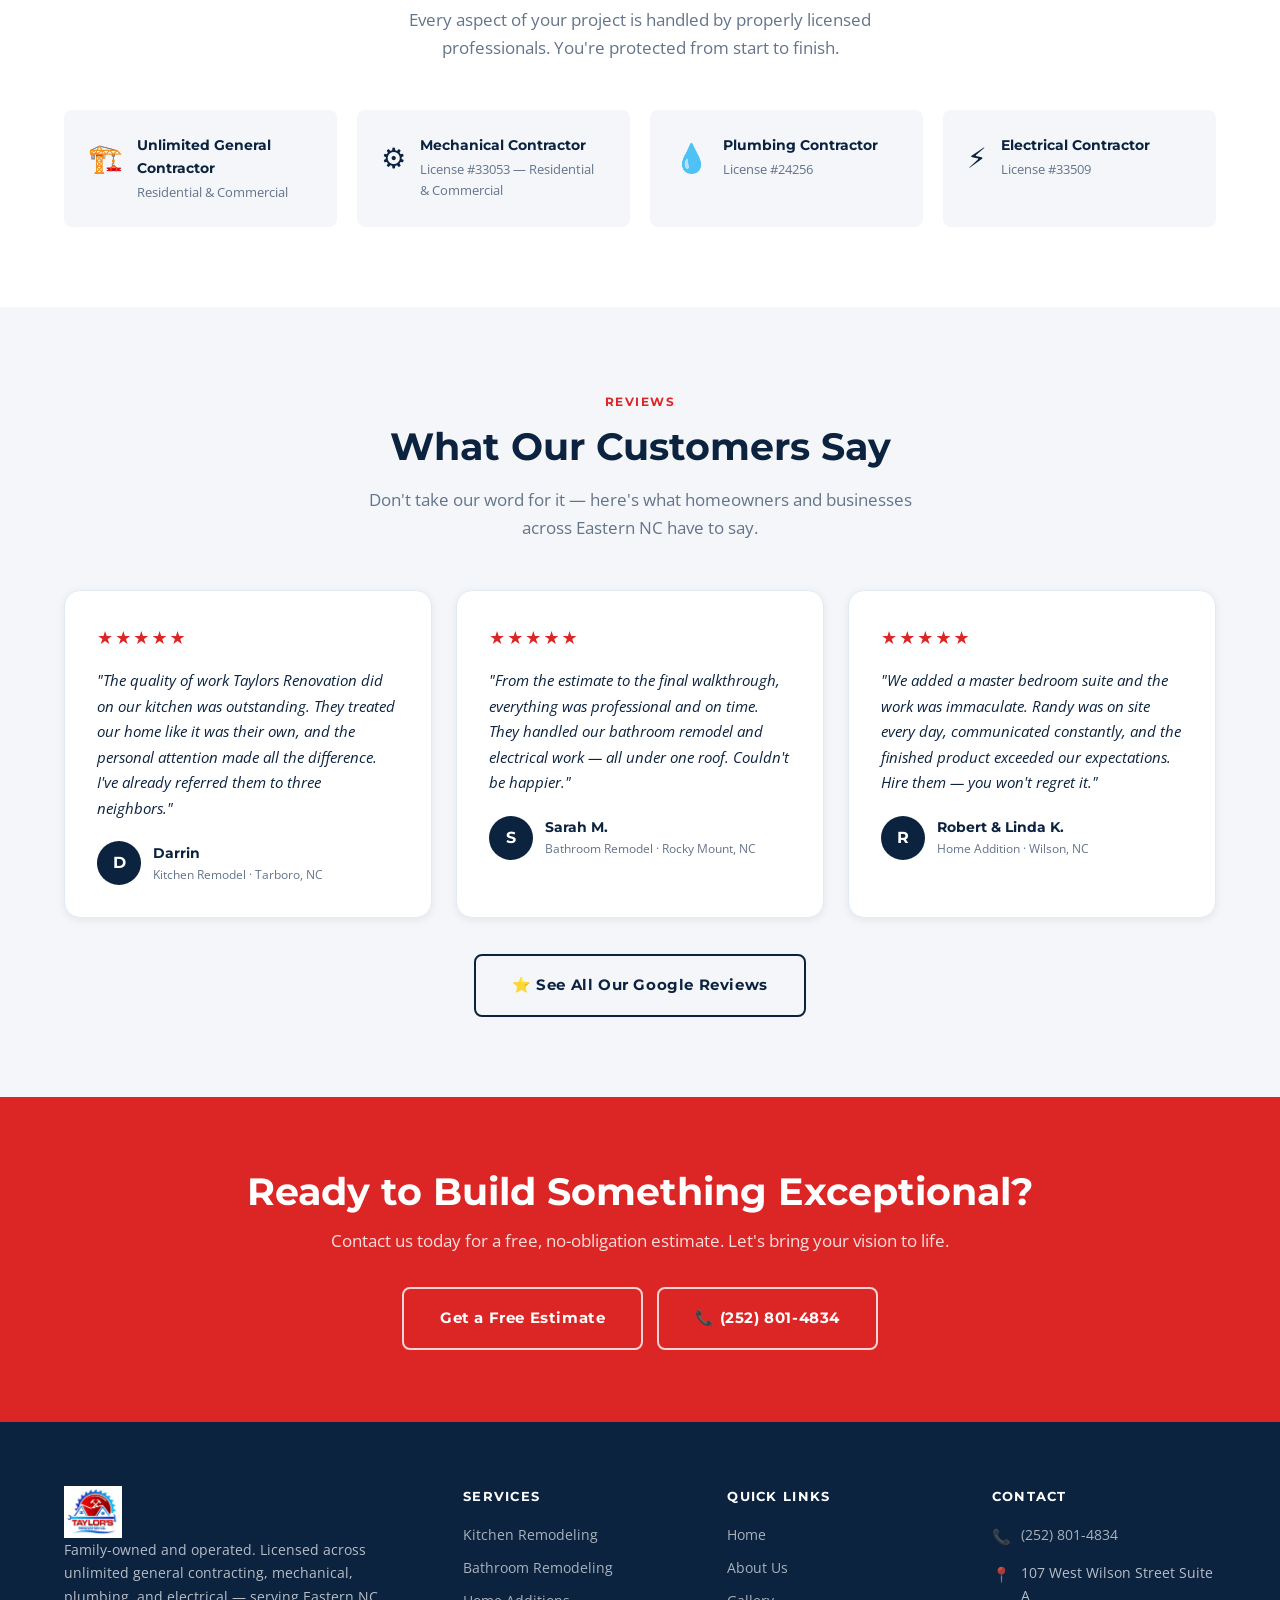
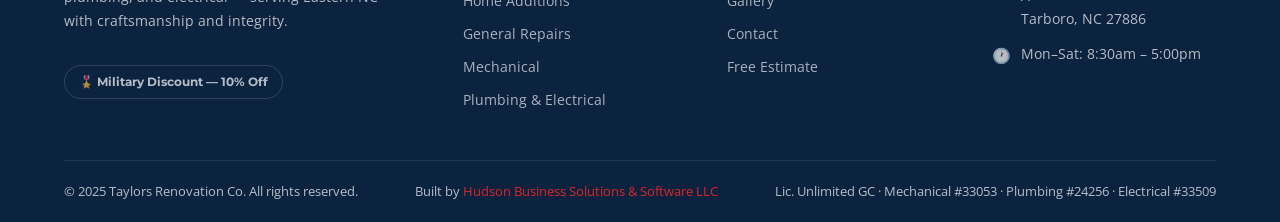
==== commit fddb120d: "Add favicon to all pages and wire up FormSubmit contact form - Add favicon and apple-touch-icon link" ====
--- a/about.html
+++ b/about.html
@@ -6,6 +6,8 @@
   <title>About Us | Taylors Renovation Co. — Tarboro, NC</title>
   <meta name="description" content="Built from the ground up by Randy and Susan Taylor. Learn the story behind Taylors Renovation Co. — a licensed, family-owned renovation contractor in Tarboro, NC." />
   <link rel="stylesheet" href="css/styles.css" />
+  <link rel="icon" type="image/webp" href="images/logo/logo.webp" />
+  <link rel="apple-touch-icon" href="images/logo/logo.webp" />
 </head>
 <body>
 
--- a/css/styles.css
+++ b/css/styles.css
@@ -6,15 +6,15 @@
 
 /* ── Variables ── */
 :root {
-  --primary:       #1D2B3A;
-  --primary-light: #253547;
-  --accent:        #C8860A;
-  --accent-hover:  #A86D08;
-  --light:         #F7F5F2;
+  --primary:       #0C2340;
+  --primary-light: #143258;
+  --accent:        #DC2626;
+  --accent-hover:  #B91C1C;
+  --light:         #F4F6FA;
   --white:         #FFFFFF;
-  --text:          #1D2B3A;
+  --text:          #0C2340;
   --text-muted:    #64748B;
-  --border:        #E2E8F0;
+  --border:        #E2EAF4;
   --shadow-sm:     0 2px 8px rgba(0,0,0,0.07);
   --shadow:        0 4px 24px rgba(0,0,0,0.11);
   --shadow-lg:     0 8px 40px rgba(0,0,0,0.15);
@@ -644,15 +644,9 @@
 .about-intro-img {
   border-radius: var(--radius-lg);
   overflow: hidden;
-  aspect-ratio: 4/3;
   background: var(--light);
-  display: flex;
-  align-items: center;
-  justify-content: center;
-  color: var(--text-muted);
-  font-size: 14px;
-}
-.about-intro-img img { width: 100%; height: 100%; object-fit: cover; }
+}
+.about-intro-img img { width: 100%; height: auto; display: block; }
 .about-numbers { display: grid; grid-template-columns: 1fr 1fr; gap: 20px; margin-top: 32px; }
 .about-number { background: var(--light); border-radius: var(--radius); padding: 20px; text-align: center; }
 .about-number-val {
@@ -769,13 +763,10 @@
   overflow: hidden;
   border-radius: var(--radius-lg);
   box-shadow: var(--shadow-lg);
-  max-height: 540px;
 }
 .team-showcase img {
   width: 100%;
-  height: 100%;
-  object-fit: cover;
-  object-position: center 30%;
+  height: auto;
   display: block;
   transition: transform 0.6s ease;
 }
@@ -1006,3 +997,16 @@
   .hero-actions .btn { justify-content: center; }
   .cta-actions { flex-direction: column; align-items: center; }
 }
+
+/* ── SMS Consent ── */
+.sms-consent {
+  font-size: 11px;
+  color: var(--text-muted);
+  line-height: 1.6;
+  margin-bottom: 16px;
+  padding: 12px;
+  background: var(--light);
+  border-radius: var(--radius);
+  border-left: 3px solid var(--border);
+}
+.sms-consent a { color: var(--accent); text-decoration: underline; }
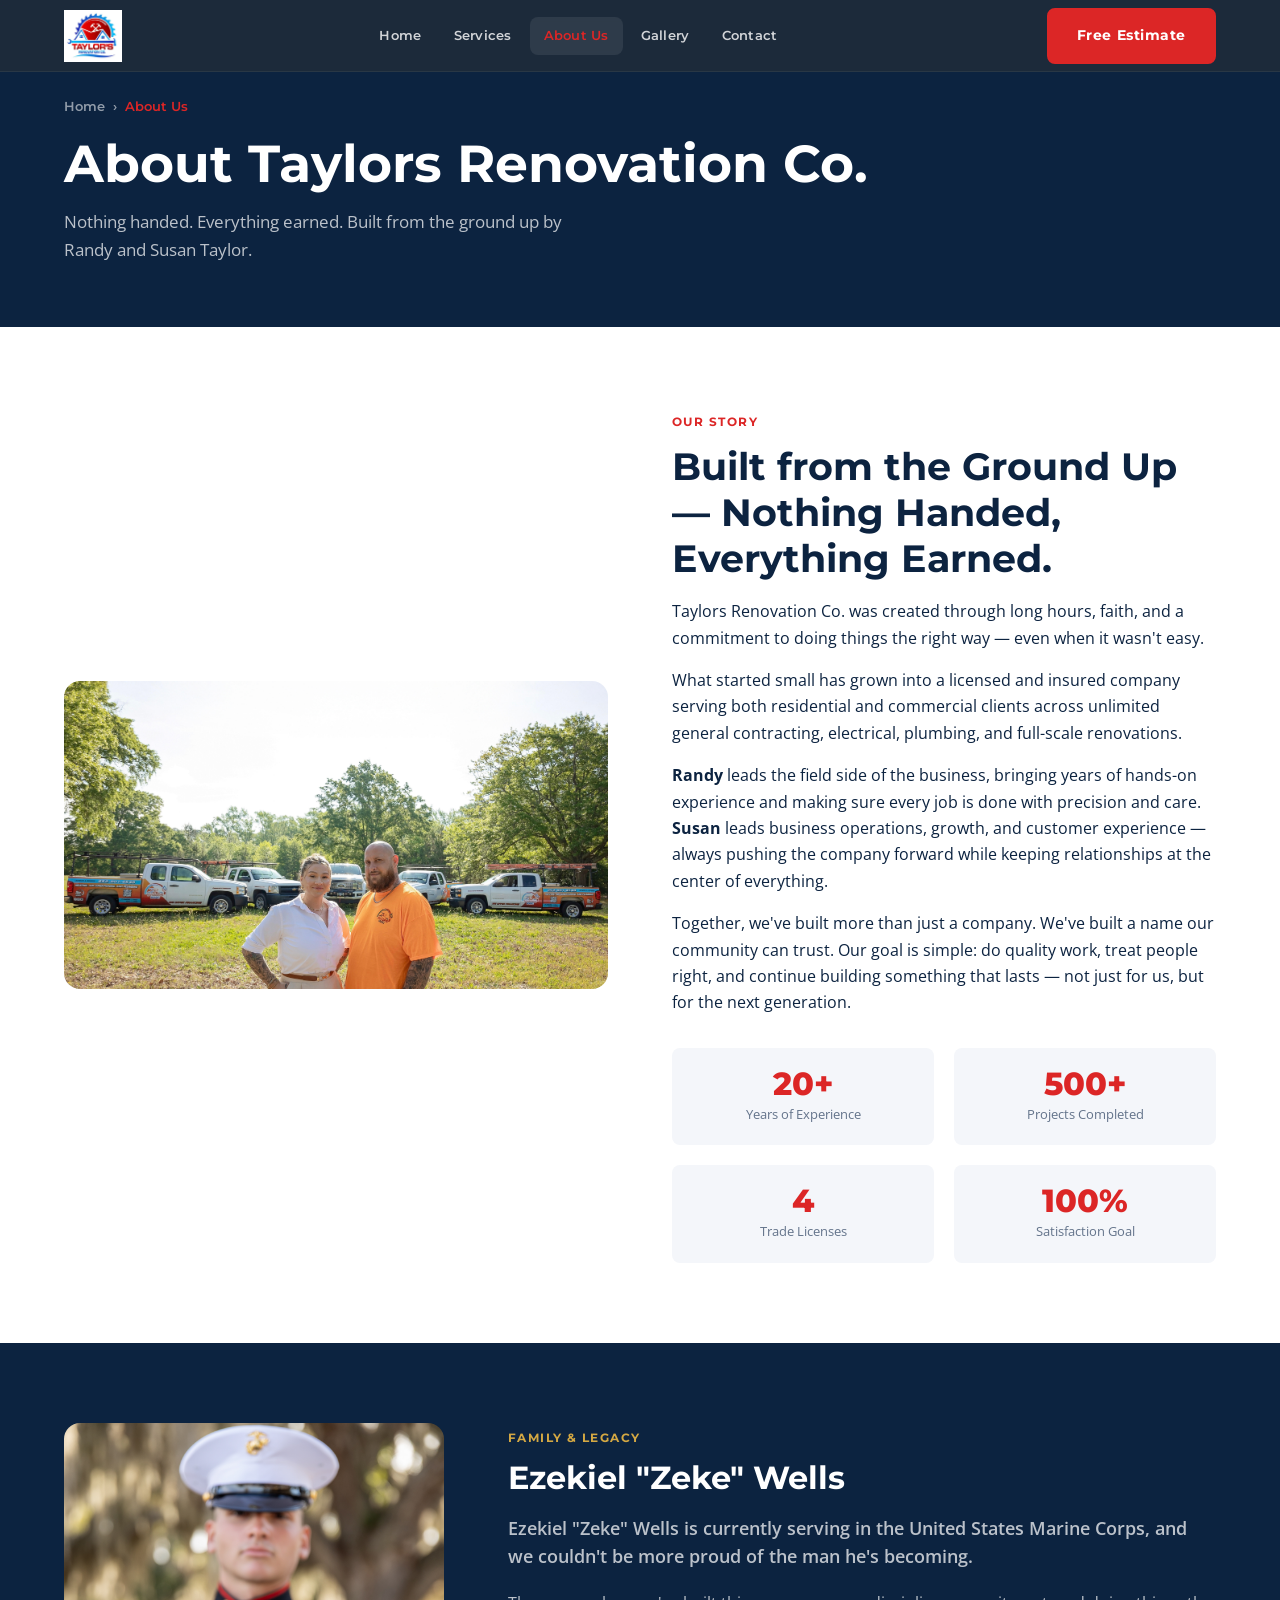
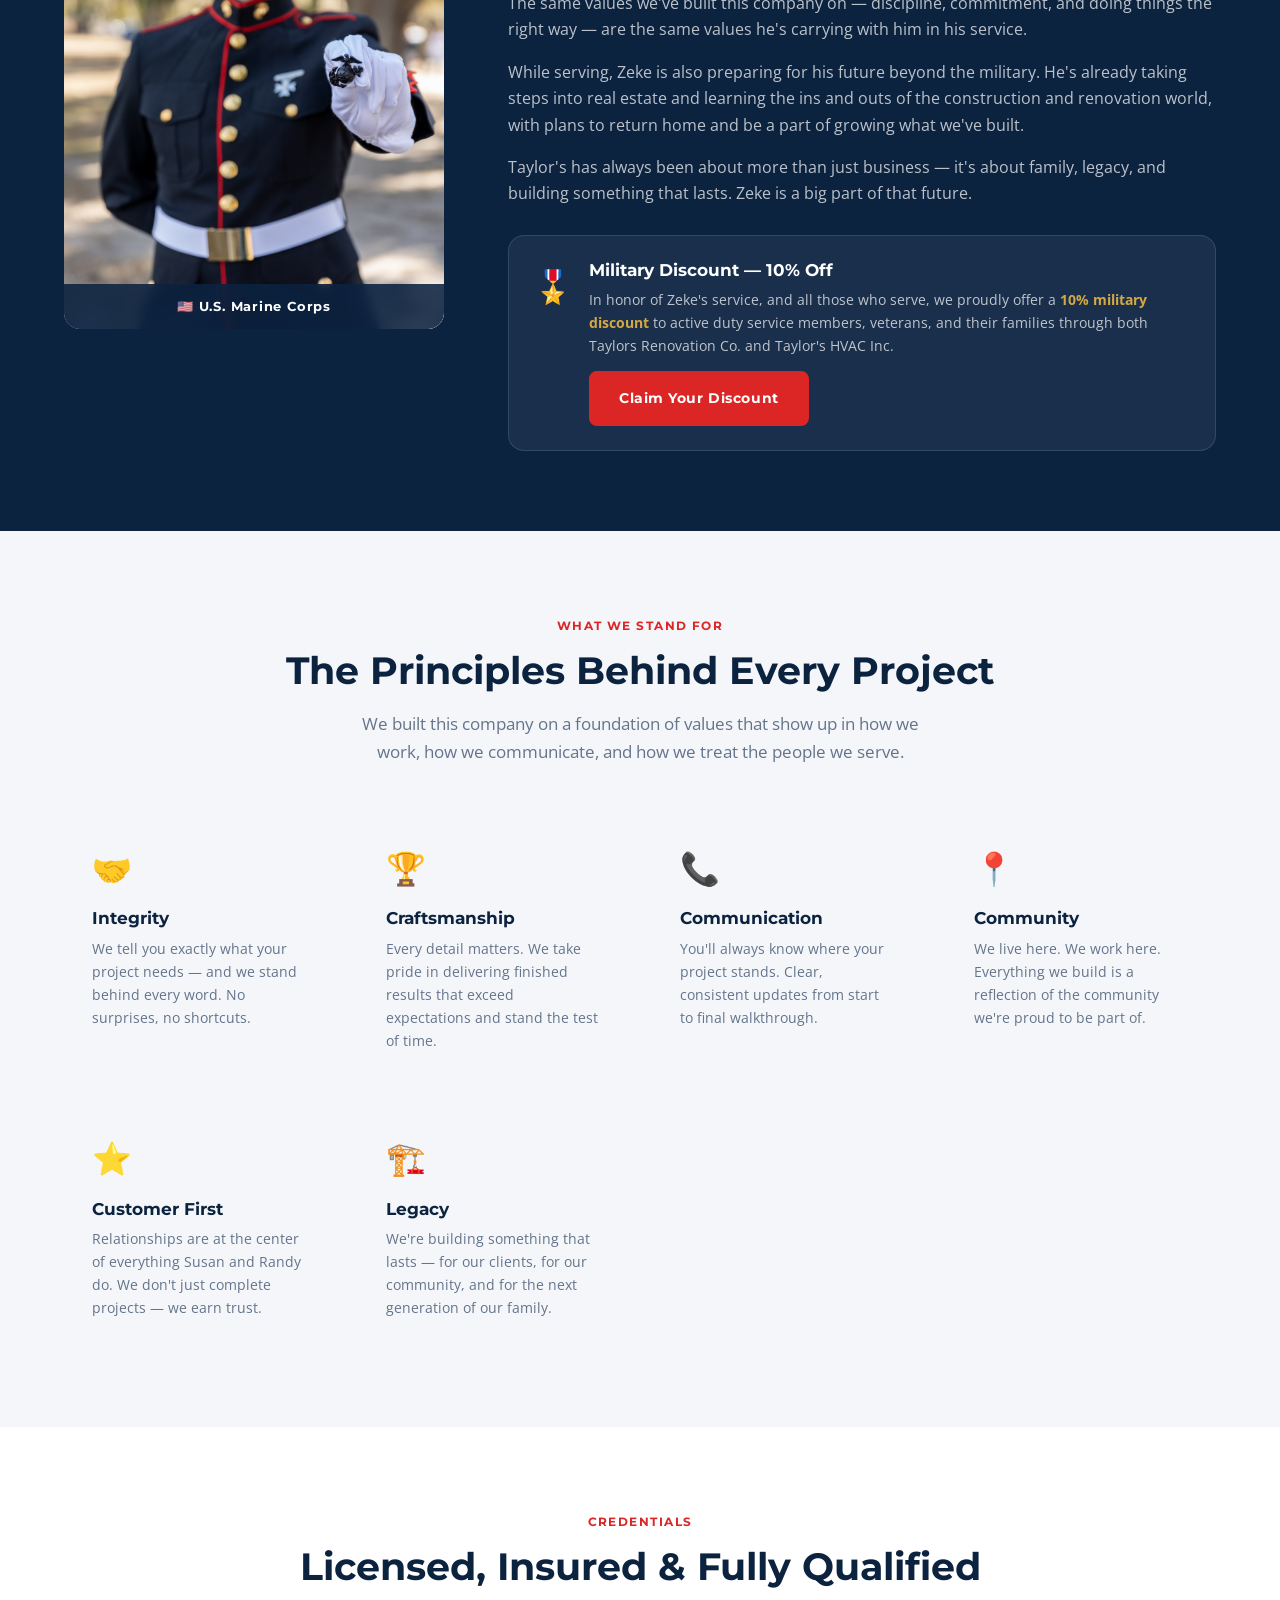
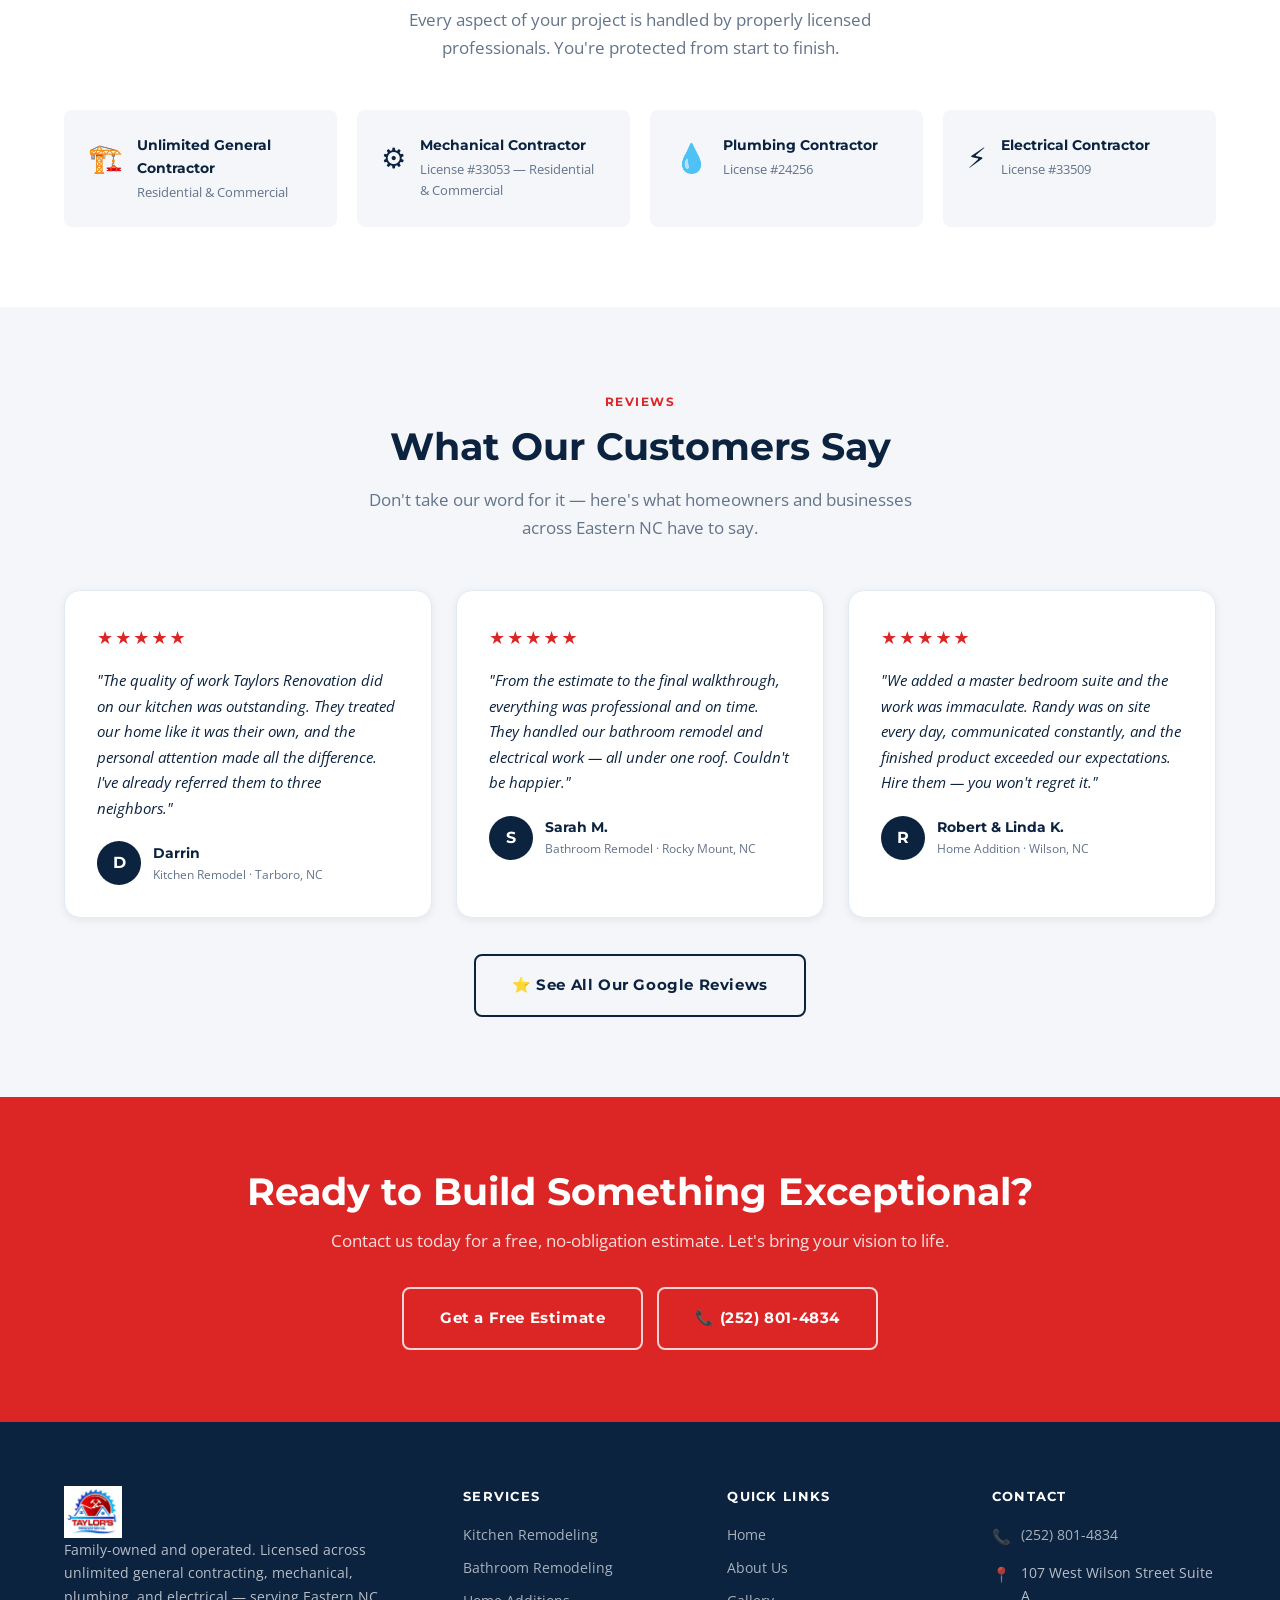
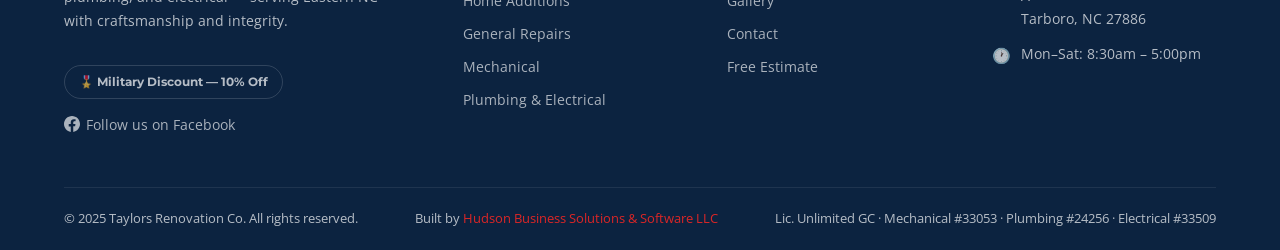
==== commit ba421219: "Add Facebook link to footer on all pages" ====
--- a/about.html
+++ b/about.html
@@ -8,6 +8,20 @@
   <link rel="stylesheet" href="css/styles.css" />
   <link rel="icon" type="image/webp" href="images/logo/logo.webp" />
   <link rel="apple-touch-icon" href="images/logo/logo.webp" />
+  <meta property="og:type" content="website" />
+  <meta property="og:url" content="https://www.taylorsrenovationco.com/about.html" />
+  <meta property="og:title" content="About Us | Taylors Renovation Co. — Tarboro, NC" />
+  <meta property="og:description" content="Built from the ground up by Randy and Susan Taylor. Learn the story behind Taylors Renovation Co. — a licensed, family-owned renovation contractor in Tarboro, NC." />
+  <meta property="og:image" content="https://www.taylorsrenovationco.com/images/logo/logo.webp" />
+  <meta property="og:site_name" content="Taylors Renovation Co." />
+  <!-- Google Analytics -->
+  <script async src="https://www.googletagmanager.com/gtag/js?id=G-2493MBJNLV"></script>
+  <script>
+    window.dataLayer = window.dataLayer || [];
+    function gtag(){dataLayer.push(arguments);}
+    gtag('js', new Date());
+    gtag('config', 'G-2493MBJNLV');
+  </script>
 </head>
 <body>
 
@@ -274,6 +288,12 @@
           <img src="images/logo/logo.webp" alt="Taylors Renovation Co." class="nav-logo-img">
           <p>Family-owned and operated. Licensed across unlimited general contracting, mechanical, plumbing, and electrical — serving Eastern NC with craftsmanship and integrity.</p>
           <div class="military-badge">🎖️ Military Discount — 10% Off</div>
+          <div style="margin-top:14px;">
+            <a href="https://www.facebook.com/people/Taylors-Renovation-Co/61566901152972/" target="_blank" rel="noopener" style="color:rgba(255,255,255,0.65); font-size:14px; text-decoration:none; display:inline-flex; align-items:center; gap:6px;">
+              <svg xmlns="http://www.w3.org/2000/svg" width="16" height="16" viewBox="0 0 24 24" fill="currentColor"><path d="M24 12.073C24 5.405 18.627 0 12 0S0 5.405 0 12.073C0 18.1 4.388 23.094 10.125 24v-8.437H7.078v-3.49h3.047V9.41c0-3.025 1.791-4.697 4.533-4.697 1.312 0 2.686.236 2.686.236v2.97h-1.513c-1.491 0-1.956.93-1.956 1.886v2.267h3.328l-.532 3.49h-2.796V24C19.612 23.094 24 18.1 24 12.073z"/></svg>
+              Follow us on Facebook
+            </a>
+          </div>
         </div>
         <div>
           <div class="footer-heading">Services</div>
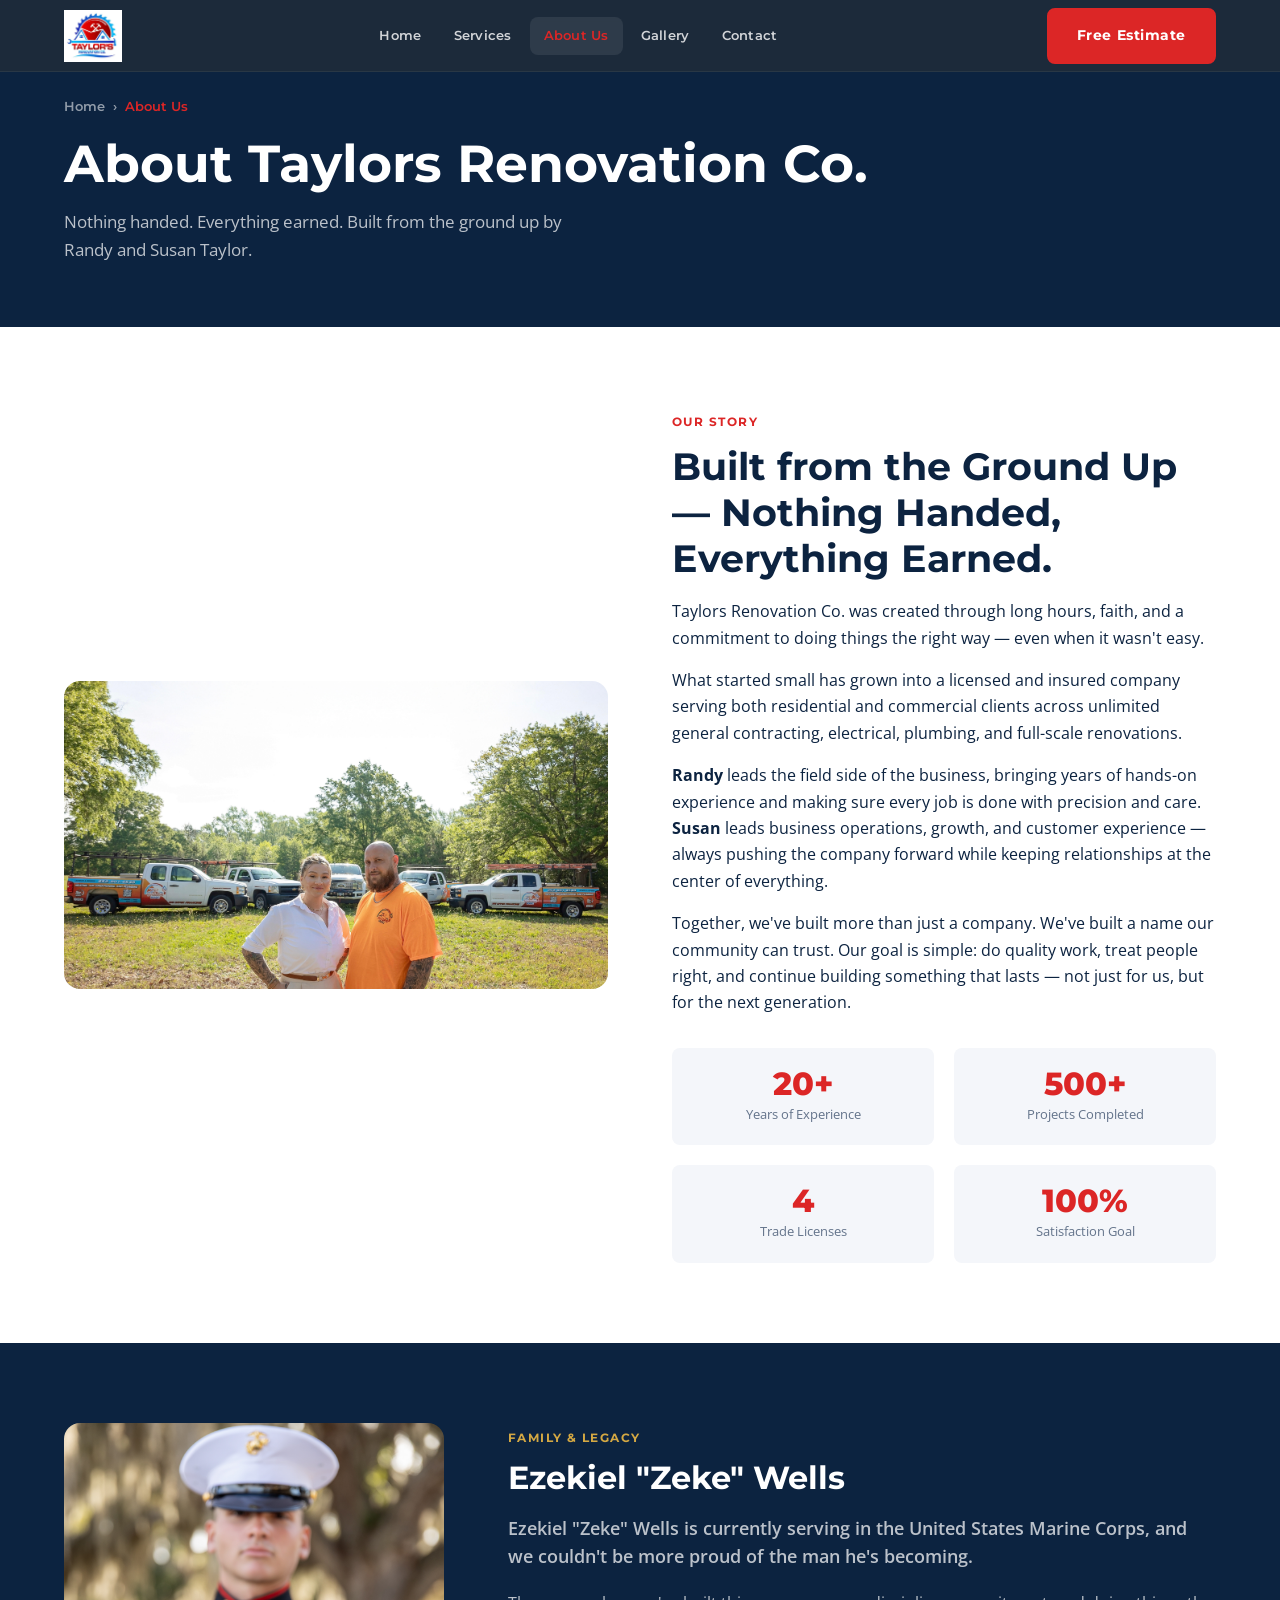
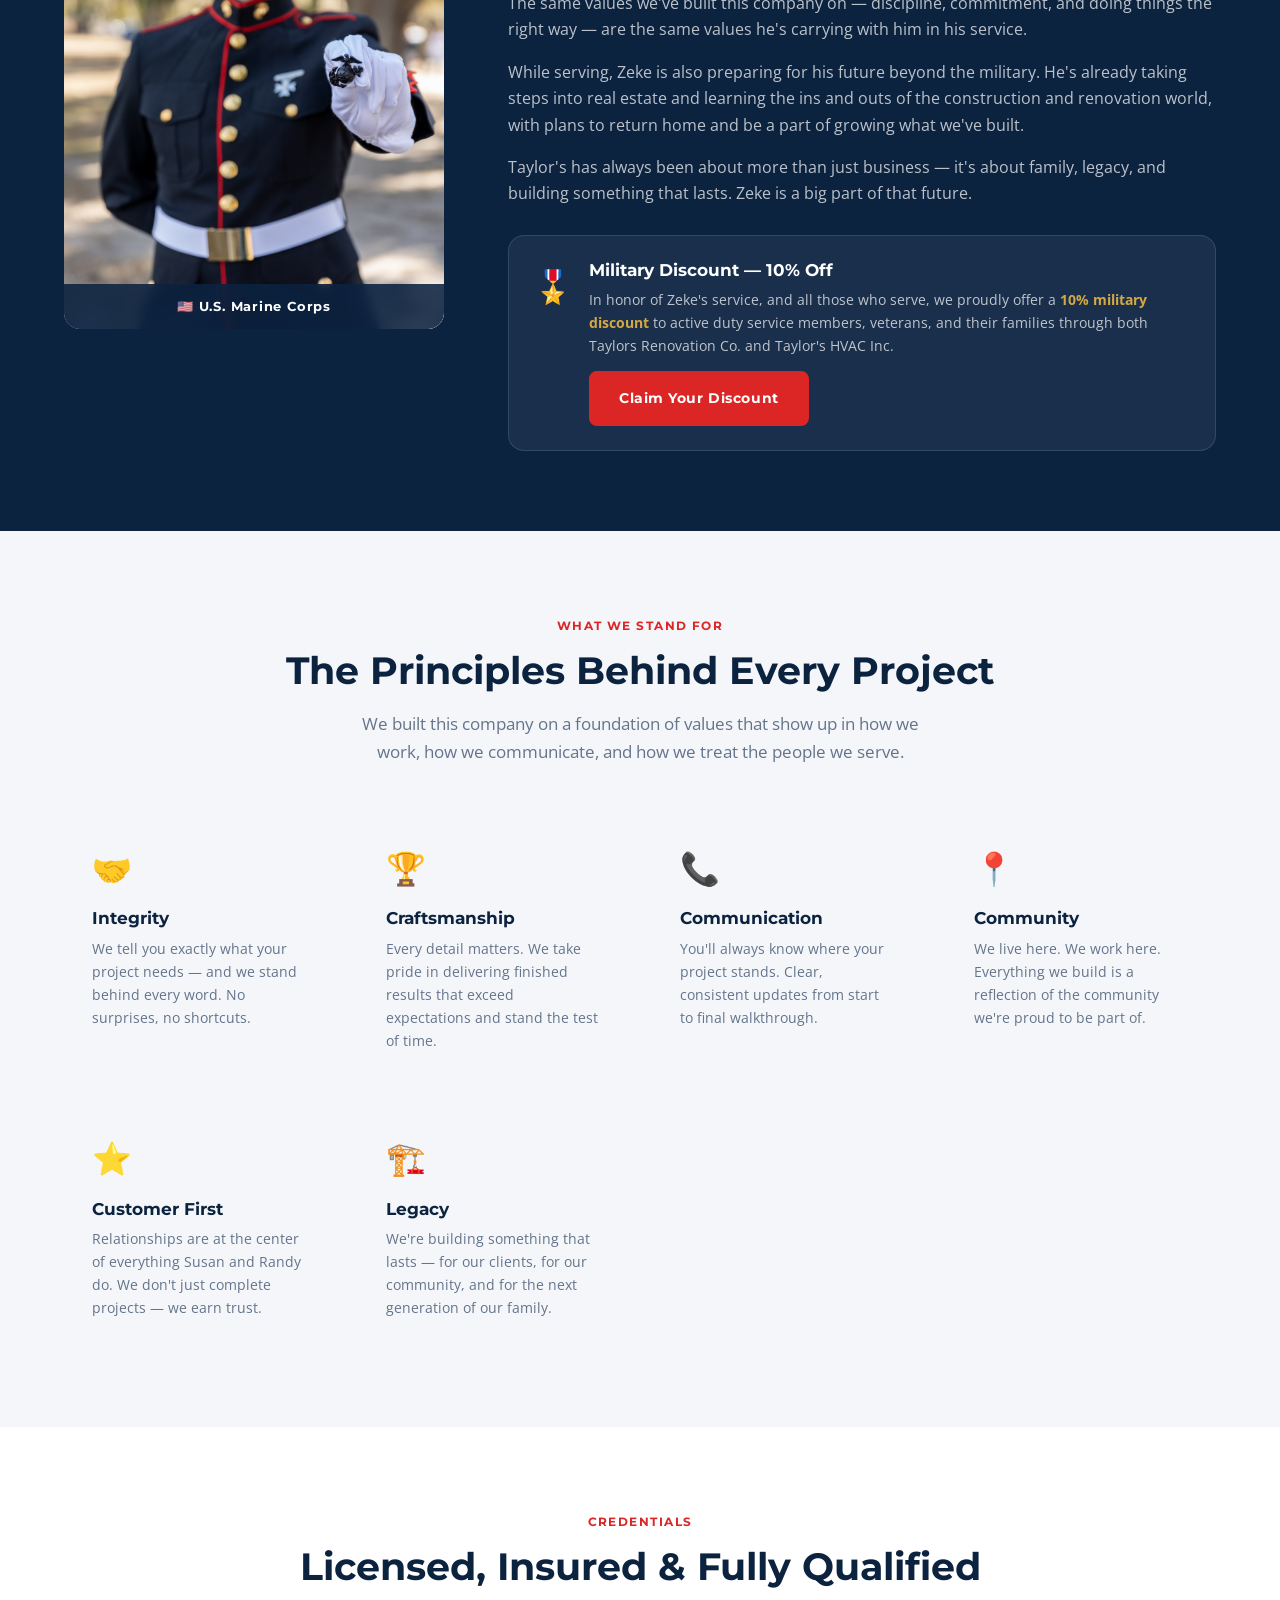
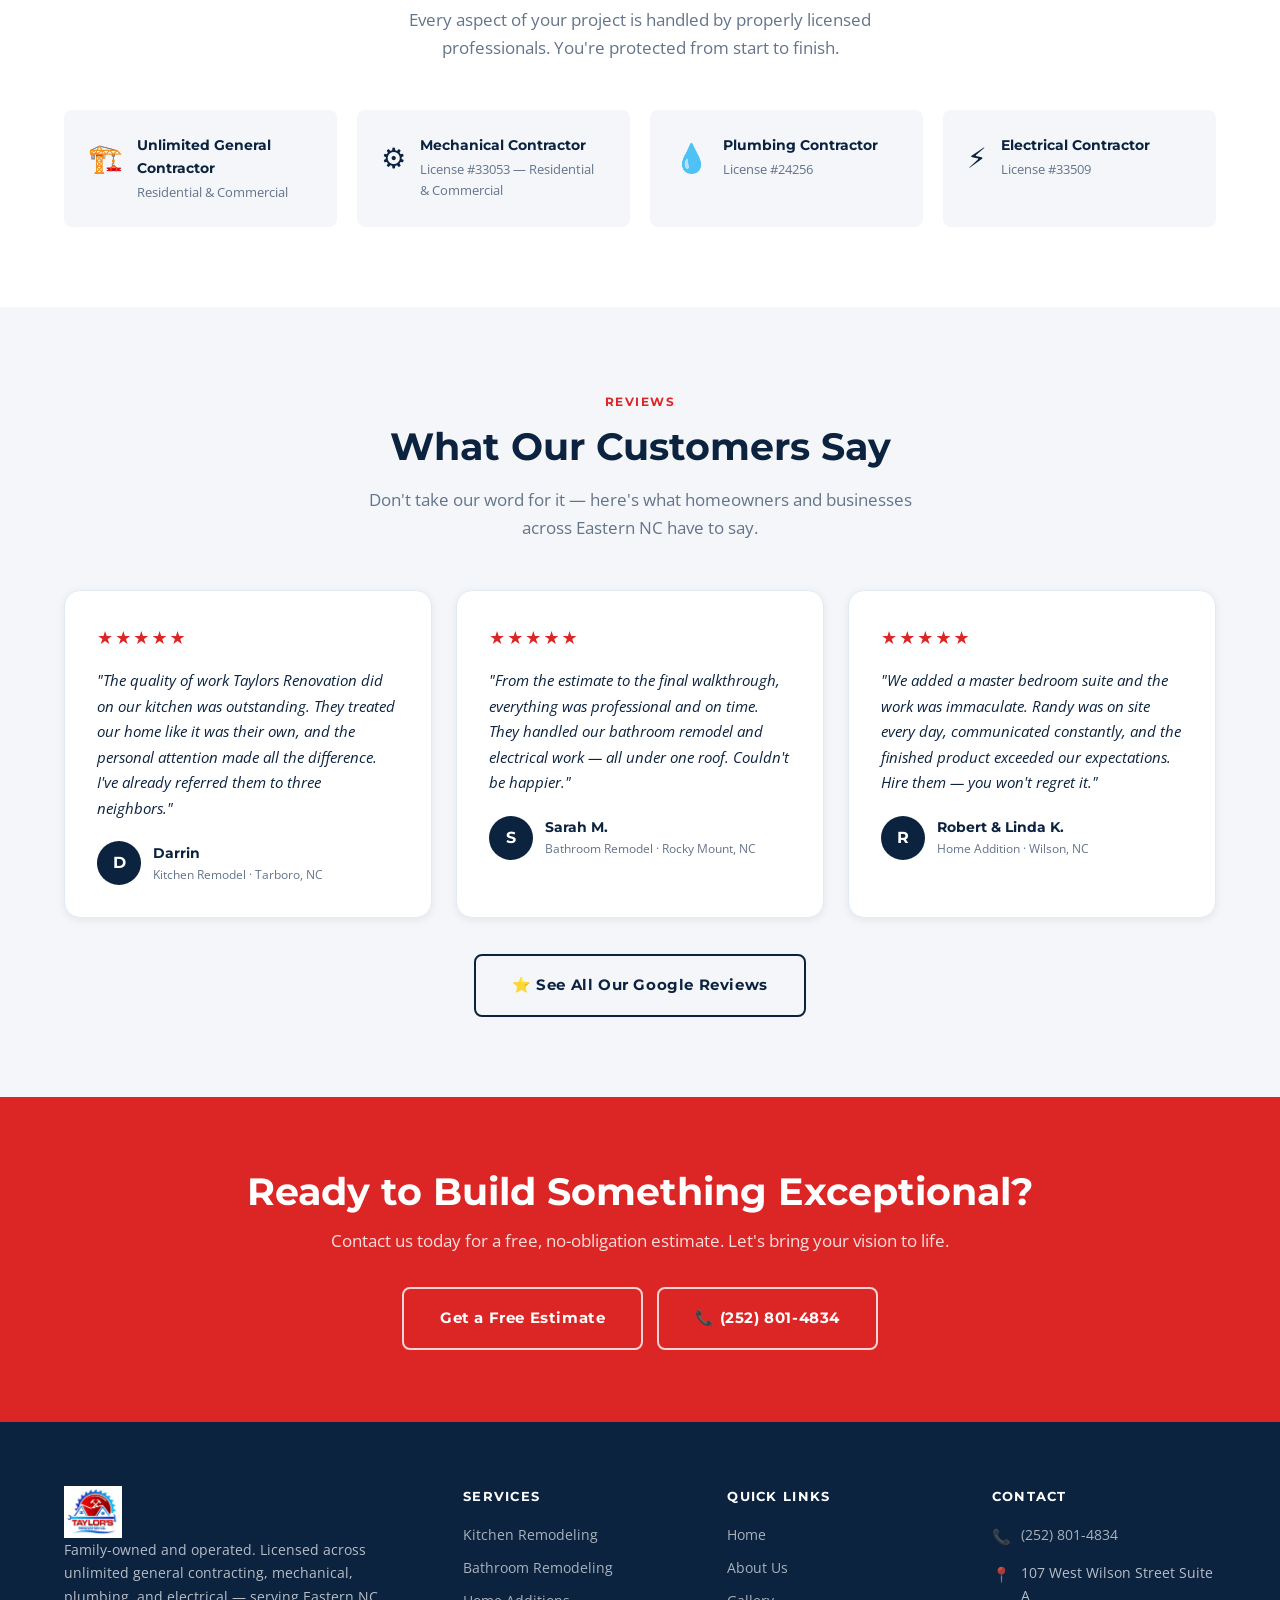
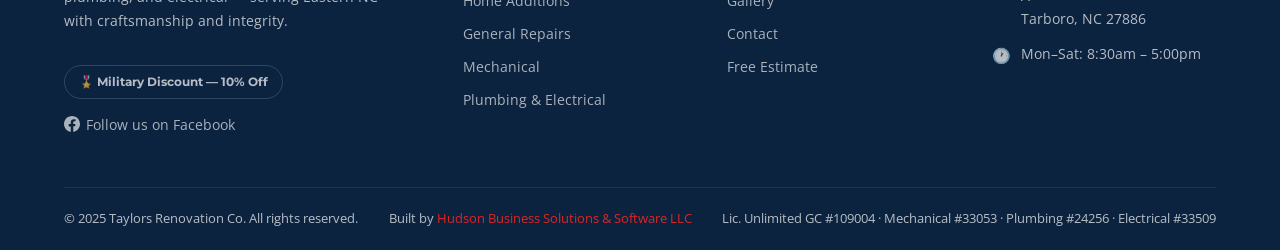
==== commit e9cc5823: "Add GC license #109004 to footer on all pages" ====
--- a/about.html
+++ b/about.html
@@ -337,7 +337,7 @@
       <div class="footer-bottom">
         <span>&copy; 2025 Taylors Renovation Co. All rights reserved.</span>
         <span>Built by <a href="https://hudson-business-solutions.com" target="_blank" rel="noopener">Hudson Business Solutions &amp; Software LLC</a></span>
-        <span>Lic. Unlimited GC · Mechanical #33053 · Plumbing #24256 · Electrical #33509</span>
+        <span>Lic. Unlimited GC #109004 · Mechanical #33053 · Plumbing #24256 · Electrical #33509</span>
       </div>
     </div>
   </footer>
